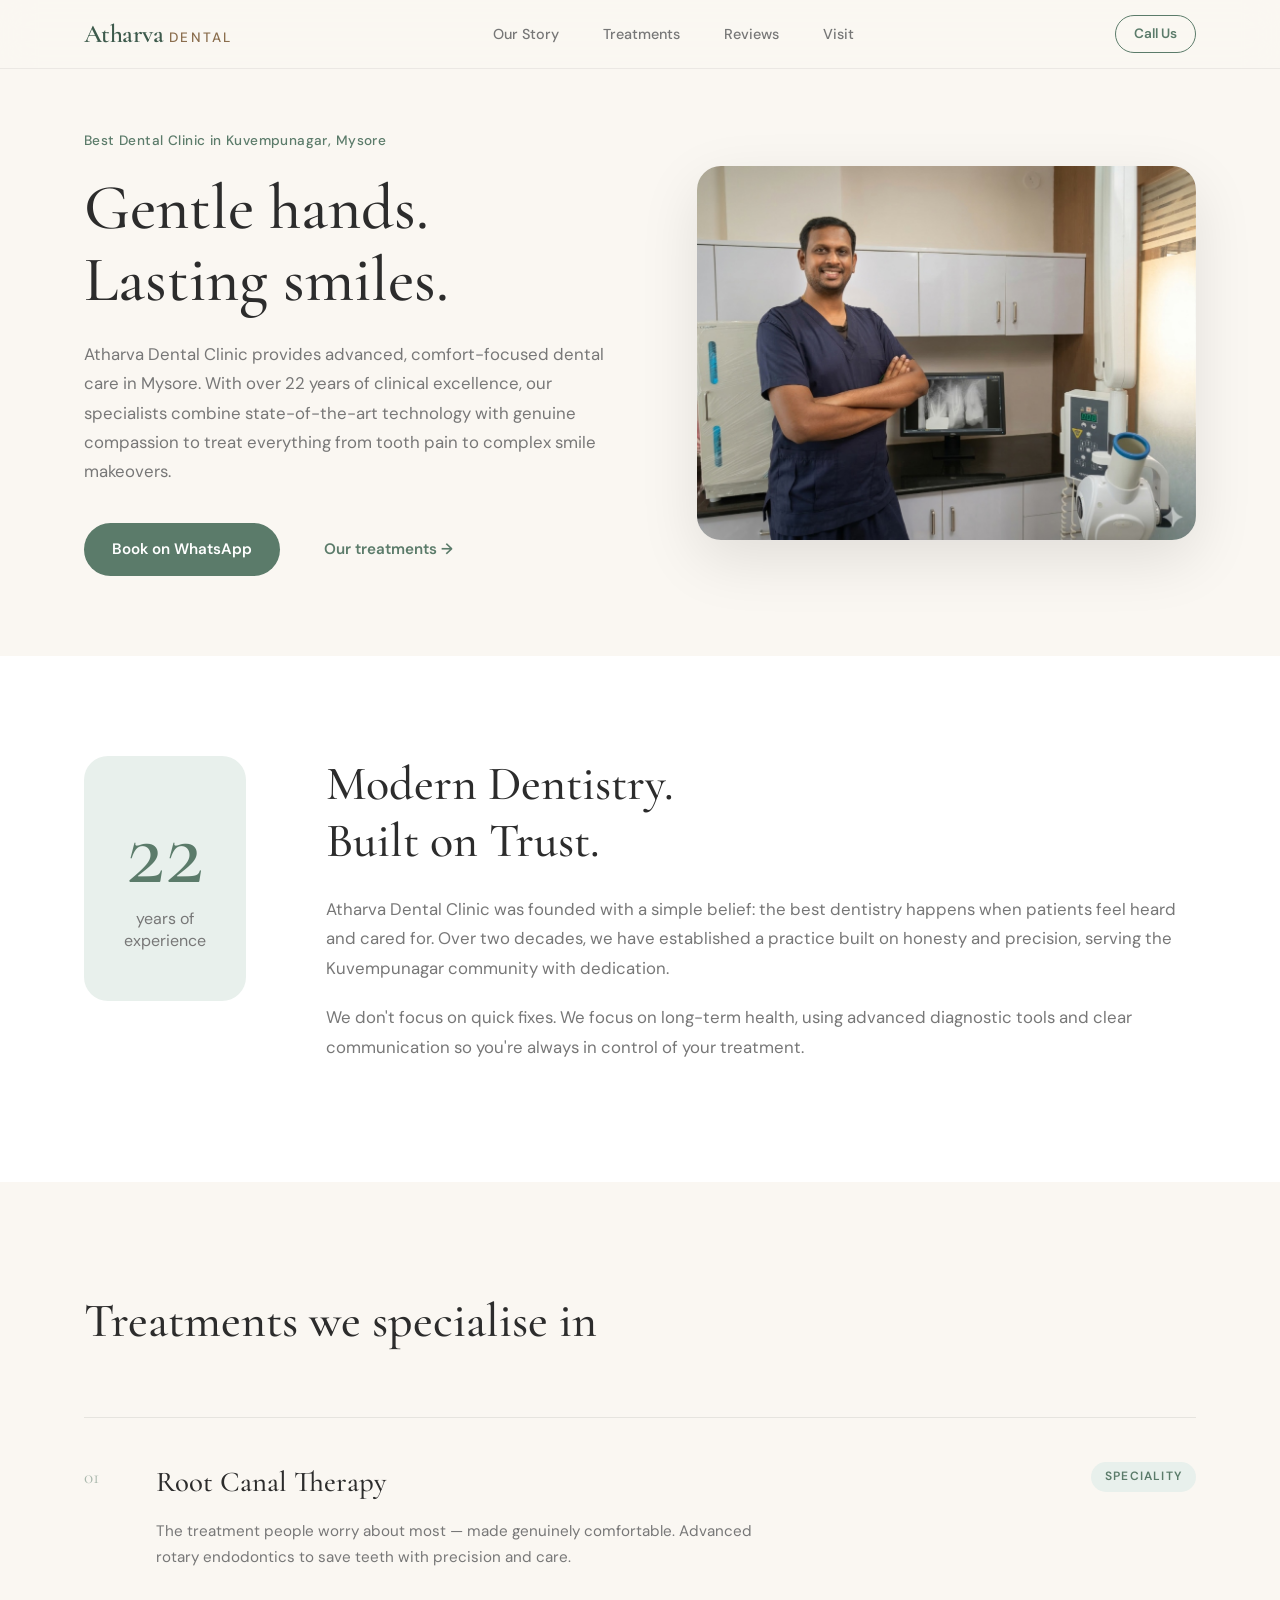
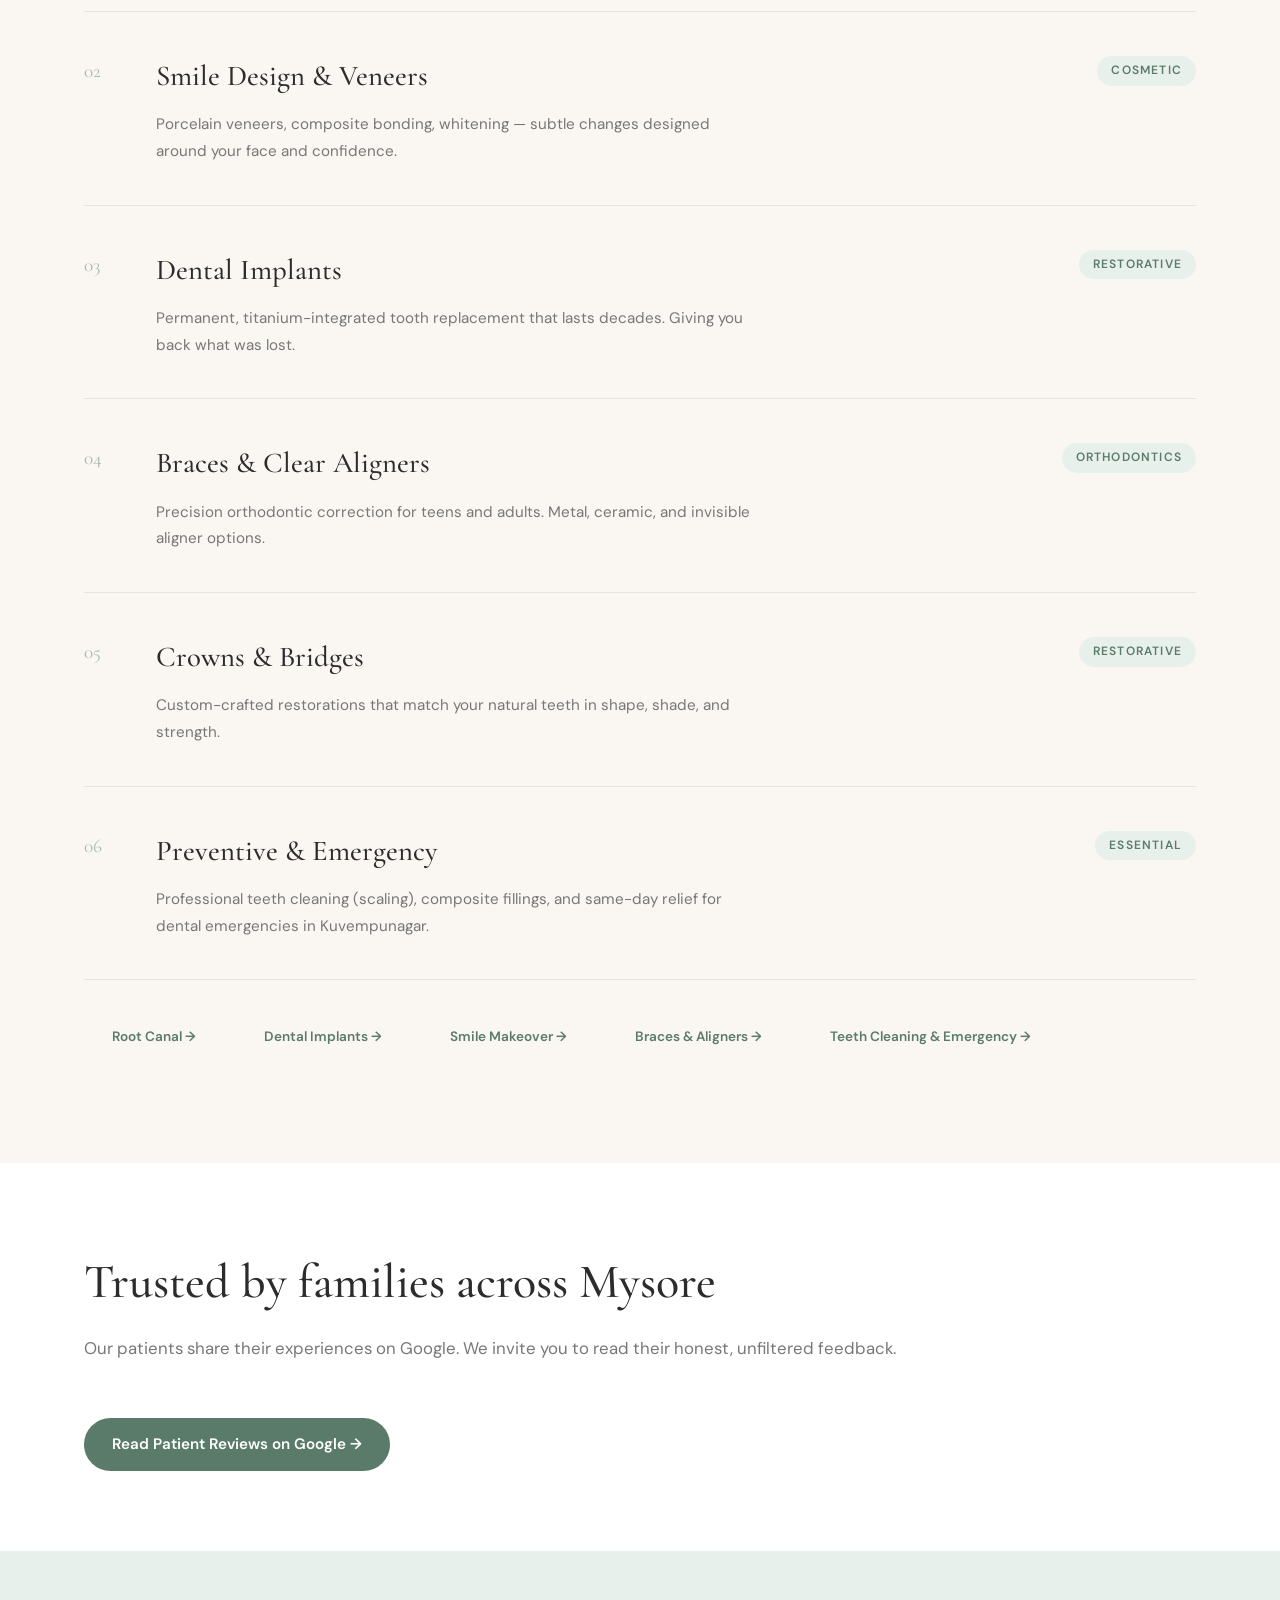
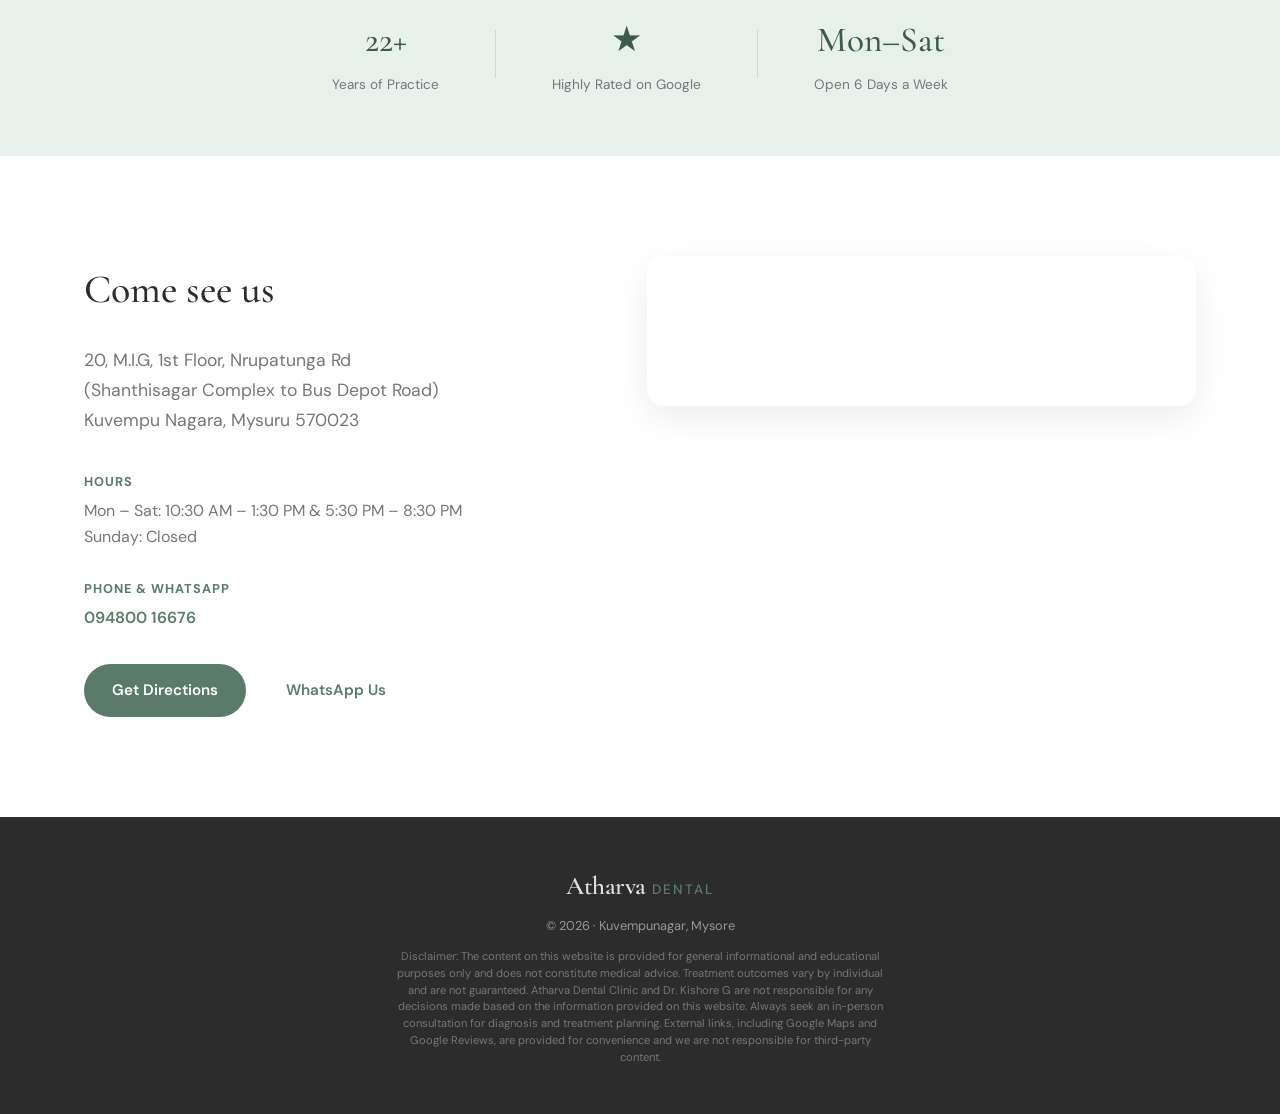
==== index.html @ 521f9421 "Add files via upload" ====
<!DOCTYPE html>
<html lang="en">
<head>
    <meta charset="UTF-8">
    <meta name="viewport" content="width=device-width, initial-scale=1.0">
    <meta name="description" content="Atharva Dental Clinic — Precision Endodontics, Implants, and Cosmetic Dentistry in Mysore by Dr. Kishore G (22+ Years). Highly rated on Google. Kuvempunagar.">
    <meta name="keywords" content="Dentist Mysore, Root Canal Specialist Mysore, Endodontist Kuvempunagar, Dental Implants Mysore, Atharva Dental, Dr Kishore G, Cosmetic Dentistry Mysore, Painless Dentist Near Me, Braces Mysore, Teeth Whitening Mysore">
    <meta name="theme-color" content="#FAF7F2">
    <title>Atharva Dental Clinic | Precision Dentistry in Mysore</title>

    <meta property="og:title" content="Atharva Dental Clinic | Precision Dentistry in Mysore">
    <meta property="og:description" content="Expert dental care by Dr. Kishore G. 22+ years. Highly rated on Google.">
    <meta property="og:type" content="website">

    <script type="application/ld+json">
    {
      "@context": "https://schema.org",
      "@type": "Dentist",
      "name": "Atharva Dental Clinic",
      "description": "A trusted dental clinic in Kuvempunagar, Mysore, specializing in painless Root Canal Therapy, Dental Implants, Cosmetic Dentistry, and Orthodontics. Led by Dr. Kishore G with 22+ years of clinical excellence.",
      "url": "https://atharvadentalmysore.in",
      "telephone": "+919480016676",
      "priceRange": "₹₹",
      "address": { "@type": "PostalAddress", "streetAddress": "20, M.I.G, 1st floor, Nrupatunga Rd, Shanthisagar Complex to Bus Depot Road", "addressLocality": "Kuvempu Nagara, Mysuru", "addressRegion": "Karnataka", "postalCode": "570023", "addressCountry": "IN" },
      "geo": { "@type": "GeoCoordinates", "latitude": 12.2854, "longitude": 76.6233 },
      "openingHoursSpecification": [
        { "@type": "OpeningHoursSpecification", "dayOfWeek": ["Monday","Tuesday","Wednesday","Thursday","Friday","Saturday"], "opens": "10:30", "closes": "13:30" },
        { "@type": "OpeningHoursSpecification", "dayOfWeek": ["Monday","Tuesday","Wednesday","Thursday","Friday","Saturday"], "opens": "17:30", "closes": "20:30" }
      ],
      "sameAs": ["https://www.practo.com/mysore/clinic/atharva-dental-clinic-kuvempunagar"],
      "medicalSpecialty": ["Endodontics","Cosmetic Dentistry","General Dentistry","Orthodontics","Prosthodontics"],
      "hasMap": "https://maps.app.goo.gl/smtMZy8k3WadB7Sn9",
      "founder": { "@type": "Person", "name": "Dr. Kishore G", "jobTitle": "Dental Surgeon & Endodontist" },
      "aggregateRating": { "@type": "AggregateRating", "ratingValue": "5.0", "bestRating": "5", "ratingCount": "109" }
    }
    </script>

    <script type="application/ld+json">
    {
      "@context": "https://schema.org", "@type": "FAQPage",
      "mainEntity": [
        { "@type": "Question", "name": "Is root canal treatment painful at Atharva Dental Clinic?",
          "acceptedAnswer": { "@type": "Answer", "text": "No. Dr. Kishore G uses advanced rotary endodontic techniques and modern anesthesia protocols to ensure the procedure is comfortable and virtually painless." }},
        { "@type": "Question", "name": "Where is Atharva Dental Clinic located in Mysore?",
          "acceptedAnswer": { "@type": "Answer", "text": "Atharva Dental Clinic is at 20, M.I.G, 1st Floor, Nrupatunga Rd, Kuvempu Nagara, Mysuru, Karnataka 570023 — near Shanthisagar Complex." }}
      ]
    }
    </script>

    <link rel="preconnect" href="https://fonts.googleapis.com">
    <link rel="preconnect" href="https://fonts.gstatic.com" crossorigin>
    <link href="https://fonts.googleapis.com/css2?family=Cormorant+Garamond:ital,wght@0,400;0,500;0,600;0,700;1,400&family=DM+Sans:opsz,wght@9..40,300;9..40,400;9..40,500;9..40,600&display=swap" rel="stylesheet">
    <link rel="stylesheet" href="./style.css">
</head>
<body>

    <header id="navbar">
        <div class="container nav-inner">
            <a href="#" class="brand"><span class="brand-atharva">Atharva</span><span class="brand-dental">Dental</span></a>
            <nav class="nav-links" aria-label="Main Navigation">
                <a href="#story">Our Story</a>
                <a href="#treatments">Treatments</a>
                <a href="https://maps.app.goo.gl/smtMZy8k3WadB7Sn9" target="_blank" rel="noopener">Reviews</a>
                <a href="#visit">Visit</a>
            </nav>
            <a href="tel:+919480016676" class="nav-cta">Call Us</a>
        </div>
    </header>

    <main>
        <!-- HERO -->
        <section class="hero">
            <div class="container hero-layout">
                <div class="hero-text fade-in">
                    <p class="eyebrow">Best Dental Clinic in Kuvempunagar, Mysore</p>
                    <h1>Gentle hands.<br>Lasting smiles.</h1>
                    <p class="hero-body">Atharva Dental Clinic provides advanced, comfort-focused dental care in Mysore. With over 22 years of clinical excellence, our specialists combine state-of-the-art technology with genuine compassion to treat everything from tooth pain to complex smile makeovers.</p>
                    <div class="hero-actions">
                        <a href="https://wa.me/919480016676?text=Hi%20Atharva%20Dental,%20I'd%20like%20to%20book%20an%20appointment." class="btn filled" target="_blank" rel="noopener">Book on WhatsApp</a>
                        <a href="#treatments" class="btn ghost">Our treatments →</a>
                    </div>
                </div>
                <div class="hero-image fade-in delay-1">
                    <img src="./dr-kishore.jpg" alt="Dr. Kishore G, Dental Surgeon at Atharva Dental Clinic Mysore" loading="eager" width="600" height="500">
                </div>
            </div>
        </section>

        <!-- STORY -->
        <section id="story" class="story-section">
            <div class="container story-layout fade-in">
                <div class="story-highlight">
                    <span class="big-number">22</span>
                    <span class="big-label">years of<br>experience</span>
                </div>
                <div class="story-text">
                    <h2>Modern Dentistry.<br>Built on Trust.</h2>
                    <p>Atharva Dental Clinic was founded with a simple belief: the best dentistry happens when patients feel heard and cared for. Over two decades, we have established a practice built on honesty and precision, serving the Kuvempunagar community with dedication.</p>
                    <p>We don't focus on quick fixes. We focus on long-term health, using advanced diagnostic tools and clear communication so you're always in control of your treatment.</p>
                </div>
            </div>
        </section>

        <!-- TREATMENTS (with links to dedicated pages) -->
        <section id="treatments" class="treatments-section">
            <div class="container fade-in">
                <div class="section-head">
                    <h2>Treatments we specialise in</h2>
                </div>
                <div class="treatment-list">
                    <a href="./root-canal.html" class="treatment-item">
                        <div class="treatment-number">01</div>
                        <div class="treatment-body">
                            <h3>Root Canal Therapy</h3>
                            <p>The treatment people worry about most — made genuinely comfortable. Advanced rotary endodontics to save teeth with precision and care.</p>
                        </div>
                        <div class="treatment-tag">Speciality</div>
                    </a>
                    <a href="./smile-makeover.html" class="treatment-item">
                        <div class="treatment-number">02</div>
                        <div class="treatment-body">
                            <h3>Smile Design & Veneers</h3>
                            <p>Porcelain veneers, composite bonding, whitening — subtle changes designed around your face and confidence.</p>
                        </div>
                        <div class="treatment-tag">Cosmetic</div>
                    </a>
                    <a href="./dental-implants.html" class="treatment-item">
                        <div class="treatment-number">03</div>
                        <div class="treatment-body">
                            <h3>Dental Implants</h3>
                            <p>Permanent, titanium-integrated tooth replacement that lasts decades. Giving you back what was lost.</p>
                        </div>
                        <div class="treatment-tag">Restorative</div>
                    </a>
                    <a href="./braces.html" class="treatment-item">
                        <div class="treatment-number">04</div>
                        <div class="treatment-body">
                            <h3>Braces & Clear Aligners</h3>
                            <p>Precision orthodontic correction for teens and adults. Metal, ceramic, and invisible aligner options.</p>
                        </div>
                        <div class="treatment-tag">Orthodontics</div>
                    </a>
                    <div class="treatment-item">
                        <div class="treatment-number">05</div>
                        <div class="treatment-body">
                            <h3>Crowns & Bridges</h3>
                            <p>Custom-crafted restorations that match your natural teeth in shape, shade, and strength.</p>
                        </div>
                        <div class="treatment-tag">Restorative</div>
                    </div>
                    <a href="./preventive-emergency.html" class="treatment-item">
                        <div class="treatment-number">06</div>
                        <div class="treatment-body">
                            <h3>Preventive & Emergency</h3>
                            <p>Professional teeth cleaning (scaling), composite fillings, and same-day relief for dental emergencies in Kuvempunagar.</p>
                        </div>
                        <div class="treatment-tag">Essential</div>
                    </a>
                </div>
                <div class="treatment-page-links" style="margin-top: 32px; display: flex; gap: 12px; flex-wrap: wrap;">
                    <a href="./root-canal.html" class="btn ghost" style="font-size: 0.85rem;">Root Canal →</a>
                    <a href="./dental-implants.html" class="btn ghost" style="font-size: 0.85rem;">Dental Implants →</a>
                    <a href="./smile-makeover.html" class="btn ghost" style="font-size: 0.85rem;">Smile Makeover →</a>
                    <a href="./braces.html" class="btn ghost" style="font-size: 0.85rem;">Braces & Aligners →</a>
                    <a href="./preventive-emergency.html" class="btn ghost" style="font-size: 0.85rem;">Teeth Cleaning & Emergency →</a>
                </div>
            </div>
        </section>

        <!-- REVIEWS PREVIEW -->
        <section class="reviews-preview">
            <div class="container fade-in">
                <div class="section-head">
                    <h2>Trusted by families across Mysore</h2>
                    <p>Our patients share their experiences on Google. We invite you to read their honest, unfiltered feedback.</p>
                </div>
                <div class="reviews-preview-cta">
                    <a href="https://maps.app.goo.gl/smtMZy8k3WadB7Sn9" class="btn filled" target="_blank" rel="noopener">Read Patient Reviews on Google →</a>
                </div>
            </div>
        </section>

        <!-- TRUST STRIP -->
        <section class="trust-strip">
            <div class="container trust-flex fade-in">
                <div class="trust-item"><span class="trust-number">22+</span><span class="trust-label">Years of Practice</span></div>
                <div class="trust-divider"></div>
                <div class="trust-item"><span class="trust-number">★</span><span class="trust-label">Highly Rated on Google</span></div>
                <div class="trust-divider"></div>
                <div class="trust-item"><span class="trust-number">Mon–Sat</span><span class="trust-label">Open 6 Days a Week</span></div>
            </div>
        </section>

        <!-- VISIT -->
        <section id="visit" class="visit-section">
            <div class="container visit-layout fade-in">
                <div class="visit-info">
                    <h2>Come see us</h2>
                    <p class="visit-address">20, M.I.G, 1st Floor, Nrupatunga Rd<br>(Shanthisagar Complex to Bus Depot Road)<br>Kuvempu Nagara, Mysuru 570023</p>
                    <div class="visit-detail"><strong>Hours</strong><p>Mon – Sat: 10:30 AM – 1:30 PM & 5:30 PM – 8:30 PM<br>Sunday: Closed</p></div>
                    <div class="visit-detail"><strong>Phone & WhatsApp</strong><p><a href="tel:+919480016676">094800 16676</a></p></div>
                    <div class="visit-buttons">
                        <a href="https://maps.app.goo.gl/smtMZy8k3WadB7Sn9" class="btn filled" target="_blank" rel="noopener">Get Directions</a>
                        <a href="https://wa.me/919480016676?text=Hi%20Dr.%20Kishore,%20I'd%20like%20to%20book%20an%20appointment." class="btn ghost" target="_blank" rel="noopener">WhatsApp Us</a>
                    </div>
                </div>
                <div class="visit-map">
                    <iframe src="https://www.google.com/maps/embed?pb=!1m18!1m12!1m3!1d3898.8!2d76.623!3d12.285!2m3!1f0!2f0!3f0!3m2!1i1024!2i768!4f13.1!3m3!1m2!1s0x3baf700e5728aab5%3A0xe5a3c9f28d71624b!2sAtharva%20Dental%20Clinic!5e0!3m2!1sen!2sin!4v1700000000000!5m2!1sen!2sin" width="100%" height="100%" style="border:0; border-radius:16px;" allowfullscreen="" loading="lazy" title="Atharva Dental Clinic on Google Maps" referrerpolicy="no-referrer-when-downgrade"></iframe>
                </div>
            </div>
        </section>
    </main>

    <footer>
        <div class="container footer-inner">
            <p class="footer-brand"><span class="brand-atharva">Atharva</span><span class="brand-dental">Dental</span></p>
            <p class="footer-copy">&copy; 2026 · Kuvempunagar, Mysore</p>
            <p class="footer-disclaimer">Disclaimer: The content on this website is provided for general informational and educational purposes only and does not constitute medical advice. Treatment outcomes vary by individual and are not guaranteed. Atharva Dental Clinic and Dr. Kishore G are not responsible for any decisions made based on the information provided on this website. Always seek an in-person consultation for diagnosis and treatment planning. External links, including Google Maps and Google Reviews, are provided for convenience and we are not responsible for third-party content.</p>
        </div>
    </footer>

    <script>
        const obs = new IntersectionObserver((entries) => {
            entries.forEach(e => { if (e.isIntersecting) { e.target.classList.add('visible'); obs.unobserve(e.target); } });
        }, { threshold: 0.1 });
        document.querySelectorAll('.fade-in').forEach(el => obs.observe(el));
    </script>
</body>
</html>
---- style.css ----
/* =========================================
   V4b: COMPLETE DESIGN SYSTEM
   Multi-page site with sub-page layouts
========================================== */

:root {
    --cream:       #FAF7F2;
    --cream-dark:  #F0EBE3;
    --sage:        #5B7B6A;
    --sage-light:  #E8F0EC;
    --sage-deep:   #3D5A4C;
    --charcoal:    #2C2C2C;
    --text:        #3A3A3A;
    --text-light:  #777777;
    --white:       #FFFFFF;
    --accent:      #8B6E4E;

    --serif: 'Cormorant Garamond', Georgia, serif;
    --sans:  'DM Sans', -apple-system, BlinkMacSystemFont, sans-serif;

    --ease:       cubic-bezier(0.25, 0.46, 0.45, 0.94);
    --radius:     16px;
}

*, *::before, *::after { margin: 0; padding: 0; box-sizing: border-box; }
html { scroll-behavior: smooth; }

body {
    font-family: var(--sans);
    background: var(--cream);
    color: var(--text);
    line-height: 1.65;
    -webkit-font-smoothing: antialiased;
    overflow-x: hidden;
}

img { max-width: 100%; height: auto; display: block; }
a { text-decoration: none; color: inherit; }
.container { max-width: 1160px; margin: 0 auto; padding: 0 24px; }

/* =========================================
   BRAND
========================================== */
.brand { display: flex; align-items: baseline; gap: 6px; }
.brand-atharva {
    font-family: var(--serif);
    font-size: 1.6rem;
    font-weight: 600;
    color: var(--sage-deep);
    letter-spacing: -0.02em;
}
.brand-dental {
    font-family: var(--sans);
    font-size: 0.85rem;
    font-weight: 500;
    text-transform: uppercase;
    letter-spacing: 0.15em;
    color: var(--accent);
}

/* =========================================
   ANIMATIONS
========================================== */
.fade-in {
    opacity: 0;
    transform: translateY(30px);
    transition: opacity 0.9s var(--ease), transform 0.9s var(--ease);
}
.fade-in.visible { opacity: 1; transform: translateY(0); }
.delay-1 { transition-delay: 0.2s; }

/* =========================================
   NAVIGATION
========================================== */
#navbar {
    position: fixed; top: 0; width: 100%; z-index: 100;
    background: rgba(250, 247, 242, 0.88);
    backdrop-filter: blur(16px);
    -webkit-backdrop-filter: blur(16px);
    border-bottom: 1px solid rgba(0,0,0,0.06);
}
.nav-inner {
    display: flex; align-items: center; justify-content: space-between; height: 68px;
}
.nav-links a {
    font-size: 0.9rem; color: var(--text-light); margin: 0 20px;
    font-weight: 500; transition: color 0.3s;
}
.nav-links a:hover { color: var(--sage); }
.nav-cta {
    font-size: 0.85rem; font-weight: 600; color: var(--sage);
    border: 1.5px solid var(--sage); padding: 7px 18px;
    border-radius: 30px; transition: all 0.3s;
}
.nav-cta:hover { background: var(--sage); color: var(--white); }

/* =========================================
   BUTTONS
========================================== */
.btn {
    display: inline-block; padding: 14px 28px; border-radius: 30px;
    font-size: 0.95rem; font-weight: 600; transition: all 0.3s var(--ease);
}
.btn.filled { background: var(--sage); color: var(--white); }
.btn.filled:hover {
    background: var(--sage-deep); transform: translateY(-2px);
    box-shadow: 0 8px 24px rgba(91, 123, 106, 0.3);
}
.btn.ghost { color: var(--sage); }
.btn.ghost:hover { color: var(--sage-deep); }

/* =========================================
   HERO (Homepage)
========================================== */
.hero { padding-top: 130px; padding-bottom: 80px; background: var(--cream); }
.hero-layout { display: flex; align-items: center; gap: 64px; }
.hero-text { flex: 1.1; }
.hero-image { flex: 1; }
.eyebrow {
    font-size: 0.85rem; font-weight: 500; color: var(--sage);
    letter-spacing: 0.03em; margin-bottom: 20px;
}
.hero h1 {
    font-family: var(--serif);
    font-size: clamp(2.6rem, 5vw, 4.2rem);
    line-height: 1.12; color: var(--charcoal);
    margin-bottom: 24px; font-weight: 500;
}
.hero-body {
    font-size: 1.05rem; color: var(--text-light);
    max-width: 520px; margin-bottom: 36px; line-height: 1.75;
}
.hero-actions { display: flex; gap: 16px; align-items: center; flex-wrap: wrap; }
.hero-image img {
    border-radius: 24px; object-fit: cover;
    box-shadow: 0 20px 60px rgba(0,0,0,0.1);
}

/* =========================================
   STORY
========================================== */
.story-section { padding: 100px 0; background: var(--white); }
.story-layout { display: flex; align-items: flex-start; gap: 80px; }
.story-highlight {
    flex-shrink: 0; display: flex; flex-direction: column;
    align-items: center; text-align: center;
    padding: 48px 40px; background: var(--sage-light); border-radius: 24px;
}
.big-number { font-family: var(--serif); font-size: 6rem; line-height: 1; color: var(--sage); font-weight: 500; }
.big-label { font-size: 1rem; color: var(--text-light); margin-top: 8px; line-height: 1.4; }
.story-text { flex: 1; }
.story-text h2 {
    font-family: var(--serif); font-size: clamp(2rem, 4vw, 3rem);
    color: var(--charcoal); margin-bottom: 24px; line-height: 1.2; font-weight: 500;
}
.story-text p { font-size: 1.05rem; color: var(--text-light); margin-bottom: 20px; line-height: 1.75; }

/* =========================================
   TREATMENTS — EDITORIAL LIST
========================================== */
.treatments-section { padding: 100px 0; background: var(--cream); }
.section-head { margin-bottom: 56px; }
.section-head h2 {
    font-family: var(--serif); font-size: clamp(2rem, 4vw, 3rem);
    color: var(--charcoal); font-weight: 500;
}
.section-head p { font-size: 1.05rem; color: var(--text-light); line-height: 1.7; margin-top: 12px; }
.treatment-list { border-top: 1px solid rgba(0,0,0,0.08); }
.treatment-item {
    display: flex; align-items: flex-start; gap: 32px;
    padding: 40px 0; border-bottom: 1px solid rgba(0,0,0,0.08);
    transition: background 0.4s var(--ease), padding 0.4s var(--ease);
    color: inherit;
}
.treatment-item:hover {
    background: rgba(91, 123, 106, 0.03);
    padding-left: 16px; padding-right: 16px;
    margin-left: -16px; margin-right: -16px; border-radius: 12px;
}
a.treatment-item { cursor: pointer; }
a.treatment-item .treatment-body h3::after {
    content: ' →'; opacity: 0; transition: opacity 0.3s;
}
a.treatment-item:hover .treatment-body h3::after { opacity: 1; }
.treatment-number {
    font-family: var(--serif); font-size: 1.2rem; color: var(--sage);
    opacity: 0.5; min-width: 40px; padding-top: 4px;
}
.treatment-body { flex: 1; }
.treatment-body h3 {
    font-family: var(--serif); font-size: 1.8rem; color: var(--charcoal);
    margin-bottom: 12px; font-weight: 500; transition: color 0.3s;
}
.treatment-item:hover .treatment-body h3 { color: var(--sage-deep); }
.treatment-body p { font-size: 0.95rem; color: var(--text-light); line-height: 1.75; max-width: 600px; }
.treatment-tag {
    font-size: 0.75rem; font-weight: 600; text-transform: uppercase;
    letter-spacing: 0.1em; color: var(--sage); background: var(--sage-light);
    padding: 5px 14px; border-radius: 20px; white-space: nowrap; margin-top: 4px;
}

/* =========================================
   REVIEWS PREVIEW (Homepage)
========================================== */
.reviews-preview { padding: 80px 0; background: var(--white); }
.reviews-preview-grid {
    display: grid; grid-template-columns: repeat(auto-fill, minmax(300px, 1fr));
    gap: 24px; margin-bottom: 32px;
}
.review-preview-card {
    background: var(--cream); padding: 32px; border-radius: var(--radius);
    border: none; font-style: normal;
}
.review-preview-card p {
    font-size: 1rem; color: var(--text); line-height: 1.7;
    margin-bottom: 16px; font-style: italic;
}
.review-preview-card .review-stars { color: var(--accent); font-size: 0.9rem; }
.reviews-preview-cta { display: flex; gap: 16px; flex-wrap: wrap; }

/* =========================================
   TRUST STRIP
========================================== */
.trust-strip { padding: 60px 0; background: var(--sage-light); }
.trust-flex {
    display: flex; justify-content: center; align-items: center;
    gap: 56px; flex-wrap: wrap; text-align: center;
}
.trust-item { display: flex; flex-direction: column; }
.trust-number { font-family: var(--serif); font-size: 2.2rem; color: var(--sage-deep); font-weight: 500; }
.trust-label { font-size: 0.85rem; color: var(--text-light); margin-top: 4px; }
.trust-divider { width: 1px; height: 48px; background: rgba(0,0,0,0.1); }

/* =========================================
   VISIT / CONTACT
========================================== */
.visit-section { padding: 100px 0; background: var(--white); }
.visit-layout { display: flex; gap: 64px; align-items: flex-start; }
.visit-info { flex: 1; }
.visit-map { flex: 1.1; min-height: 420px; }
.visit-info h2 {
    font-family: var(--serif); font-size: 2.5rem;
    color: var(--charcoal); margin-bottom: 24px; font-weight: 500;
}
.visit-address { font-size: 1.1rem; color: var(--text-light); margin-bottom: 32px; line-height: 1.7; }
.visit-detail { margin-bottom: 24px; }
.visit-detail strong { font-size: 0.8rem; text-transform: uppercase; letter-spacing: 0.08em; color: var(--sage); }
.visit-detail p { margin-top: 4px; font-size: 1rem; color: var(--text-light); }
.visit-detail a { color: var(--sage); font-weight: 600; }
.visit-buttons { display: flex; gap: 12px; margin-top: 32px; flex-wrap: wrap; }
.visit-map iframe { border-radius: var(--radius); box-shadow: 0 12px 40px rgba(0,0,0,0.08); }

/* =========================================
   FOOTER
========================================== */
footer { padding: 48px 0; background: var(--charcoal); color: rgba(255,255,255,0.5); text-align: center; }
.footer-brand {
    display: flex; justify-content: center; align-items: baseline;
    gap: 6px; margin-bottom: 8px;
}
.footer-brand .brand-atharva { color: rgba(255,255,255,0.85); }
.footer-brand .brand-dental { color: var(--sage); }
.footer-copy { font-size: 0.8rem; }
.footer-disclaimer {
    font-size: 0.7rem;
    color: rgba(255,255,255,0.35);
    margin-top: 12px;
    max-width: 500px;
    margin-left: auto;
    margin-right: auto;
    line-height: 1.5;
}

/* =========================================
   SUB-PAGE STYLES
========================================== */

/* Page Hero (treatment pages) */
.page-hero { padding: 130px 0 60px; background: var(--cream); }
.breadcrumb { font-size: 0.85rem; color: var(--sage); margin-bottom: 24px; display: inline-block; }
.breadcrumb:hover { color: var(--sage-deep); }
.page-hero h1 {
    font-family: var(--serif); font-size: clamp(2.4rem, 5vw, 3.8rem);
    line-height: 1.12; color: var(--charcoal); margin-bottom: 24px; font-weight: 500;
}
.page-intro { font-size: 1.15rem; color: var(--text-light); max-width: 650px; line-height: 1.75; }

/* Content Layout (Article + Sidebar) */
.page-content { padding: 60px 0 80px; background: var(--white); }
.content-layout { display: flex; gap: 64px; align-items: flex-start; }
.content-main { flex: 1.4; }
.content-sidebar { flex: 0.6; position: sticky; top: 100px; }

.content-main h2 {
    font-family: var(--serif); font-size: 1.8rem;
    color: var(--charcoal); margin: 40px 0 16px; font-weight: 500;
}
.content-main h2:first-child { margin-top: 0; }
.content-main h3 {
    font-family: var(--serif); font-size: 1.4rem;
    color: var(--charcoal); margin: 28px 0 12px; font-weight: 500;
}
.content-main p { color: var(--text-light); line-height: 1.8; margin-bottom: 16px; }
.content-main ul, .content-main ol {
    margin: 16px 0; padding-left: 24px; color: var(--text-light); line-height: 1.8;
}
.content-main li { margin-bottom: 8px; }

/* Sidebar */
.sidebar-card {
    background: var(--cream); padding: 28px; border-radius: var(--radius); margin-bottom: 24px;
}
.sidebar-card h4 {
    font-family: var(--serif); font-size: 1.2rem;
    color: var(--charcoal); margin-bottom: 20px; font-weight: 500;
}
.fact {
    display: flex; justify-content: space-between; padding: 10px 0;
    border-bottom: 1px solid rgba(0,0,0,0.06); font-size: 0.9rem;
}
.fact strong { color: var(--text); }
.fact span { color: var(--text-light); }
.fact:last-child { border-bottom: none; }

.sidebar-cta {
    background: var(--sage-light); padding: 28px; border-radius: var(--radius);
}
.sidebar-cta h4 {
    font-family: var(--serif); font-size: 1.2rem;
    color: var(--sage-deep); margin-bottom: 8px; font-weight: 500;
}
.sidebar-cta p { font-size: 0.9rem; color: var(--text-light); margin-bottom: 16px; }
.sidebar-cta .btn { display: block; text-align: center; margin-bottom: 8px; }

/* FAQ Section */
.faq-section { padding: 80px 0; background: var(--cream); }
.faq-section h2 {
    font-family: var(--serif); font-size: 2rem;
    color: var(--charcoal); margin-bottom: 32px; font-weight: 500;
}
.faq-list { max-width: 800px; }
.faq-item {
    border-bottom: 1px solid rgba(0,0,0,0.08); padding: 20px 0;
}
.faq-item summary {
    font-size: 1.05rem; font-weight: 600; color: var(--charcoal);
    cursor: pointer; list-style: none; display: flex; justify-content: space-between; align-items: center;
}
.faq-item summary::after { content: '+'; font-size: 1.4rem; color: var(--sage); transition: transform 0.3s; }
.faq-item[open] summary::after { content: '−'; }
.faq-item summary::-webkit-details-marker { display: none; }
.faq-item p { margin-top: 12px; color: var(--text-light); line-height: 1.7; font-size: 0.95rem; }

/* Other Treatments Cross-Links */
.other-treatments { padding: 60px 0; background: var(--white); }
.other-treatments h3 {
    font-family: var(--serif); font-size: 1.4rem;
    color: var(--charcoal); margin-bottom: 20px; font-weight: 500;
}
.treatment-links { display: flex; gap: 16px; flex-wrap: wrap; }
.treatment-links a {
    padding: 12px 24px; border: 1.5px solid rgba(0,0,0,0.1);
    border-radius: 30px; font-size: 0.9rem; font-weight: 500;
    color: var(--sage); transition: all 0.3s;
}
.treatment-links a:hover {
    background: var(--sage); color: var(--white); border-color: var(--sage);
}

/* =========================================
   REVIEWS PAGE
========================================== */
.reviews-section { padding: 0 0 80px; }
.reviews-grid {
    display: grid; grid-template-columns: repeat(auto-fill, minmax(340px, 1fr));
    gap: 24px; margin-bottom: 48px;
}
.review-card {
    background: var(--white); padding: 36px; border-radius: var(--radius);
    border: 1px solid rgba(0,0,0,0.06); font-style: normal;
}
.review-text {
    font-size: 1rem; color: var(--text); line-height: 1.75;
    font-style: italic; margin-bottom: 20px;
}
.review-author { display: flex; align-items: center; gap: 12px; }
.review-stars { color: var(--accent); font-size: 0.9rem; }
.review-name { font-size: 0.85rem; color: var(--text-light); }
.reviews-cta { text-align: center; }
.reviews-cta p { margin-bottom: 16px; color: var(--text-light); }

/* =========================================
   RESPONSIVE
========================================== */
@media (max-width: 900px) {
    .hero-layout, .story-layout, .visit-layout, .content-layout { flex-direction: column; }
    .content-sidebar { position: static; }
    .nav-links { display: none; }
    .trust-divider { display: none; }
    .trust-flex { gap: 32px; }
    .treatment-item { flex-direction: column; gap: 12px; }
    .treatment-tag { align-self: flex-start; }
}

@media (max-width: 600px) {
    .hero h1 { font-size: 2.3rem; }
    .hero-actions { flex-direction: column; width: 100%; }
    .hero-actions .btn { width: 100%; text-align: center; }
    .visit-map { min-height: 300px; }
    .treatment-body h3 { font-size: 1.4rem; }
    .reviews-grid { grid-template-columns: 1fr; }
    .reviews-preview-grid { grid-template-columns: 1fr; }
}
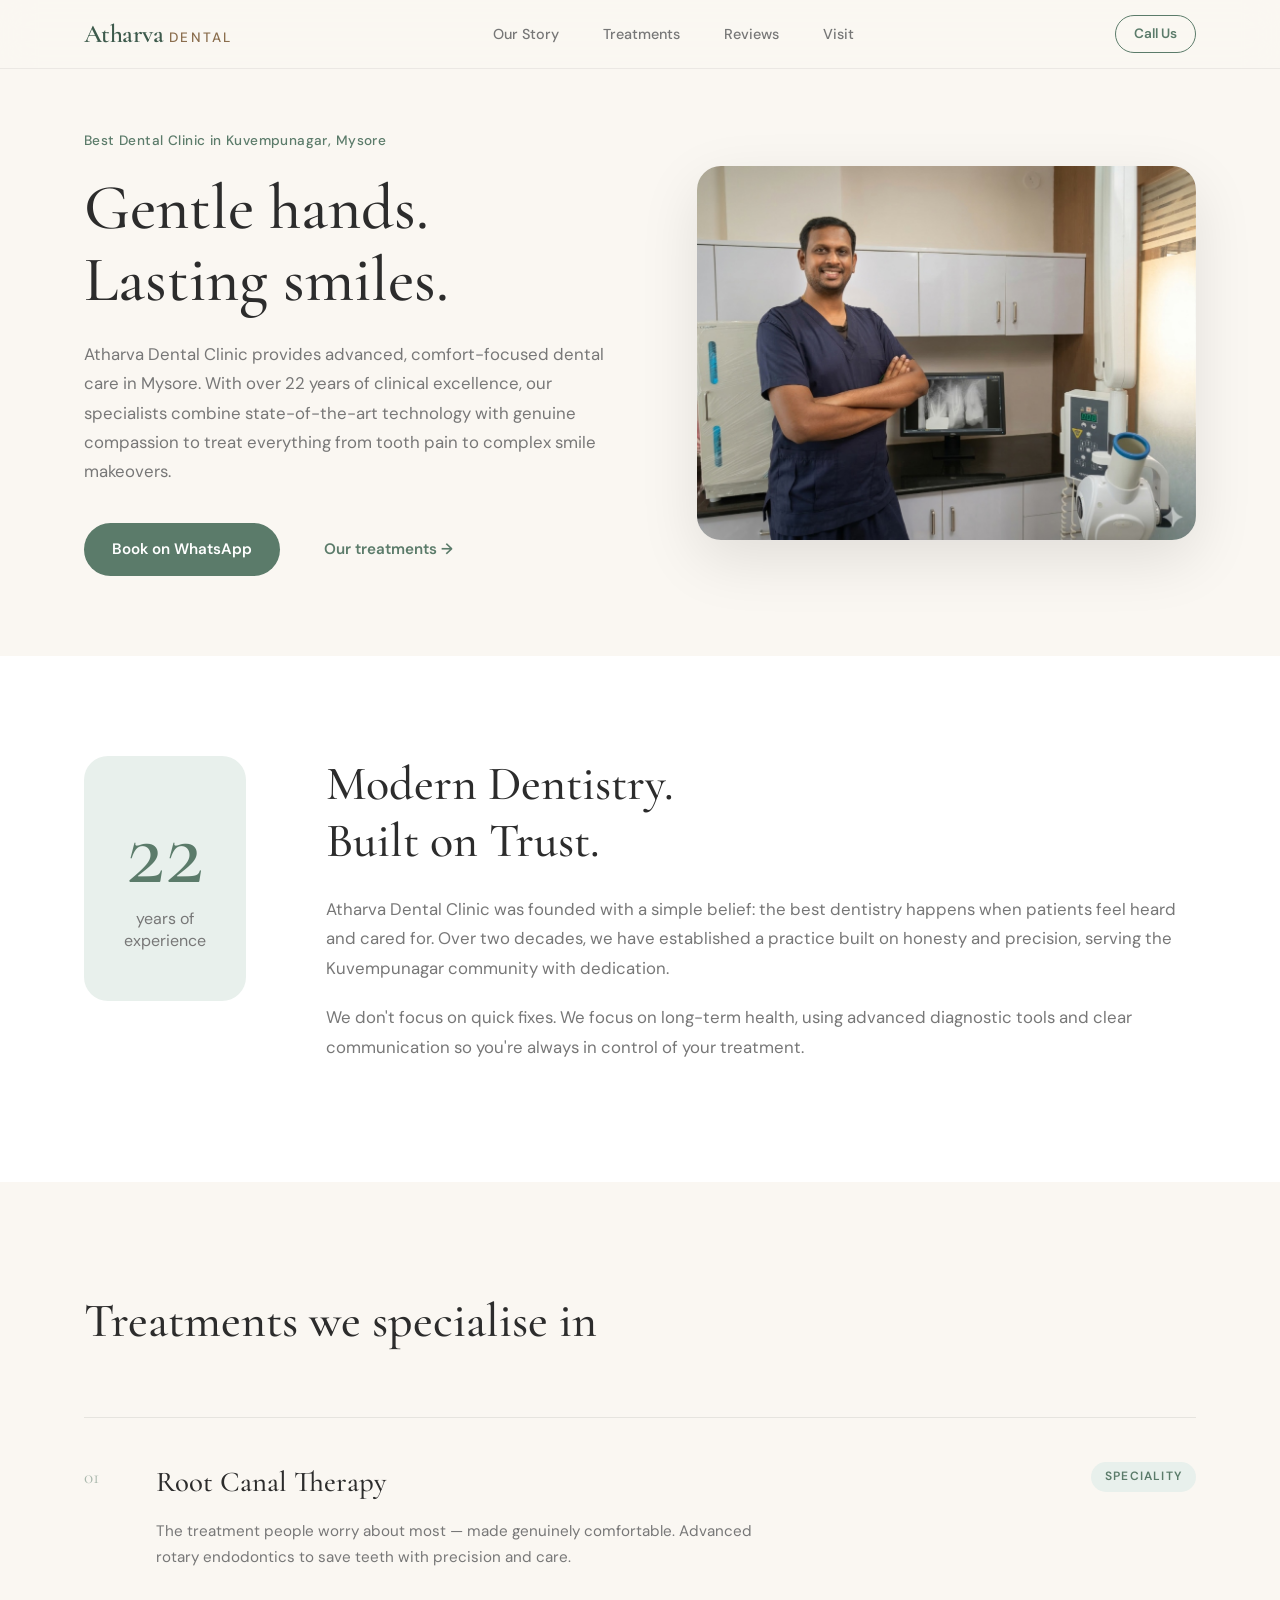
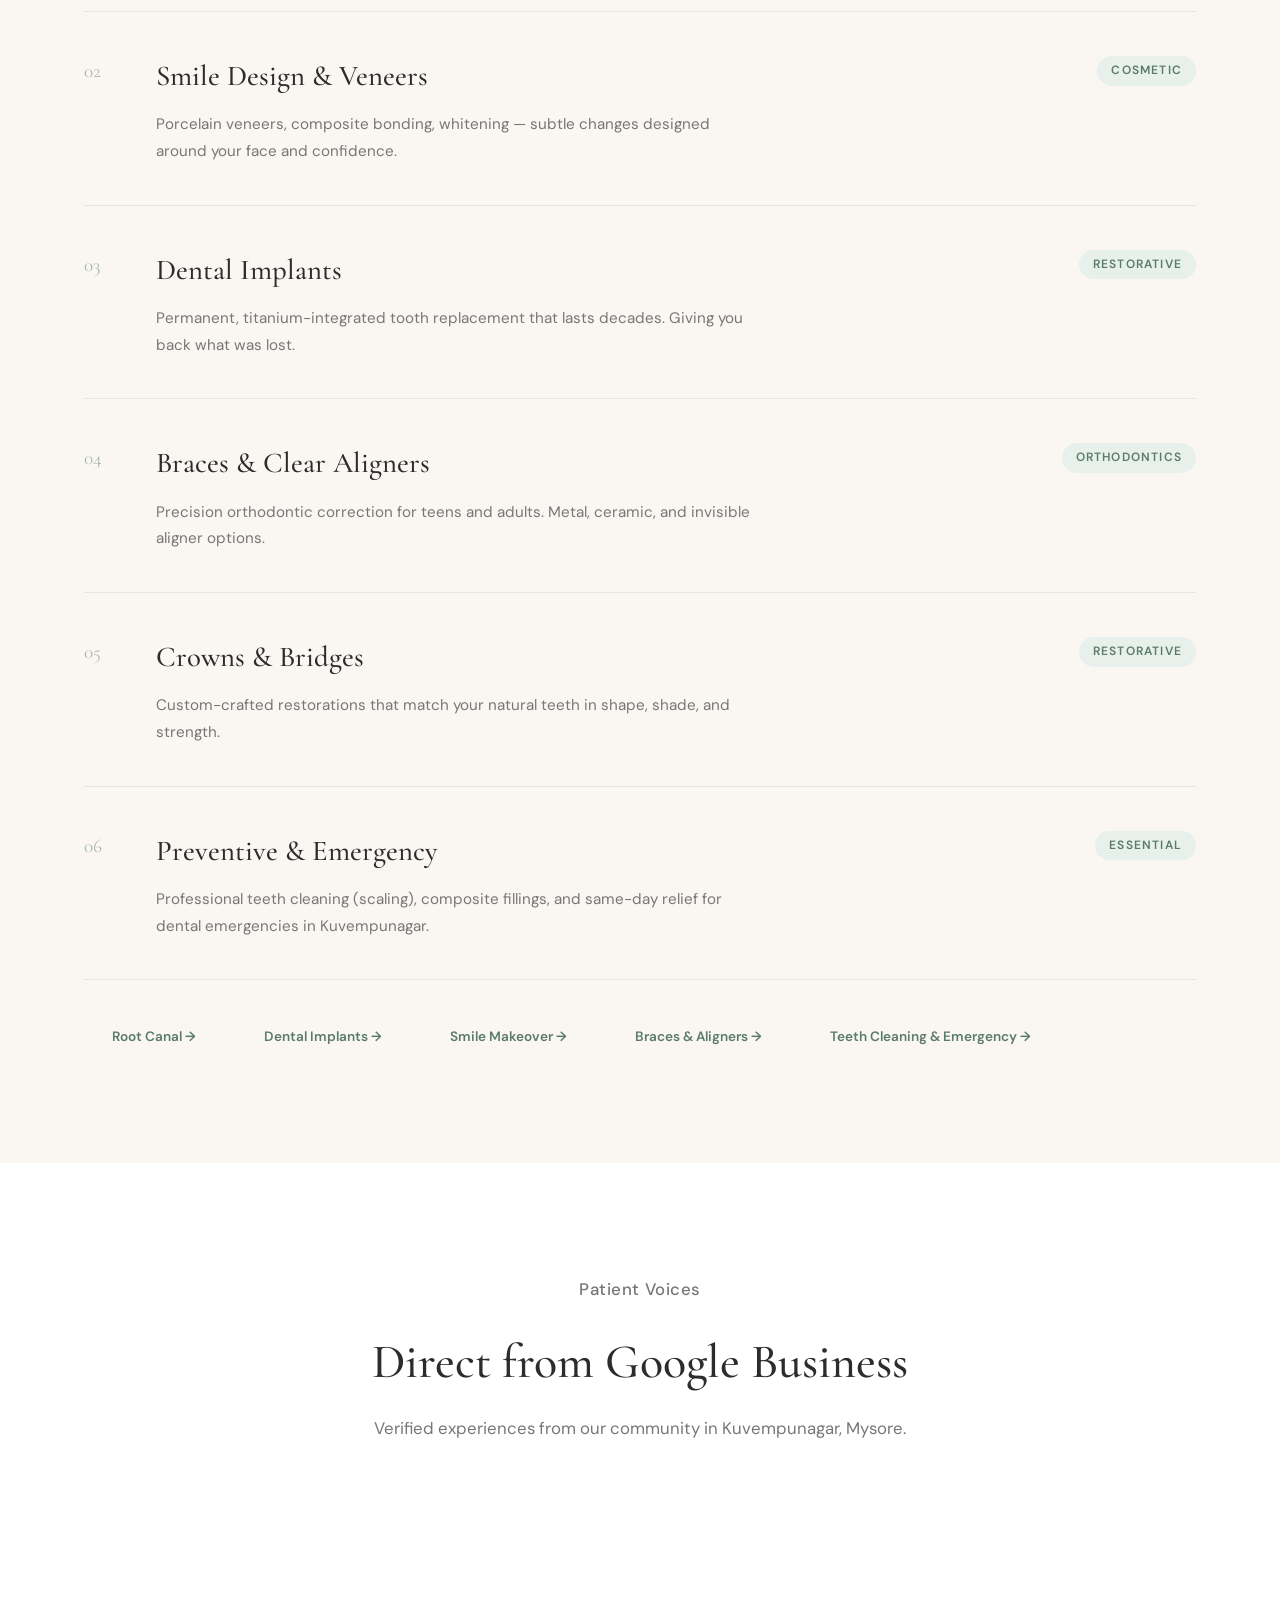
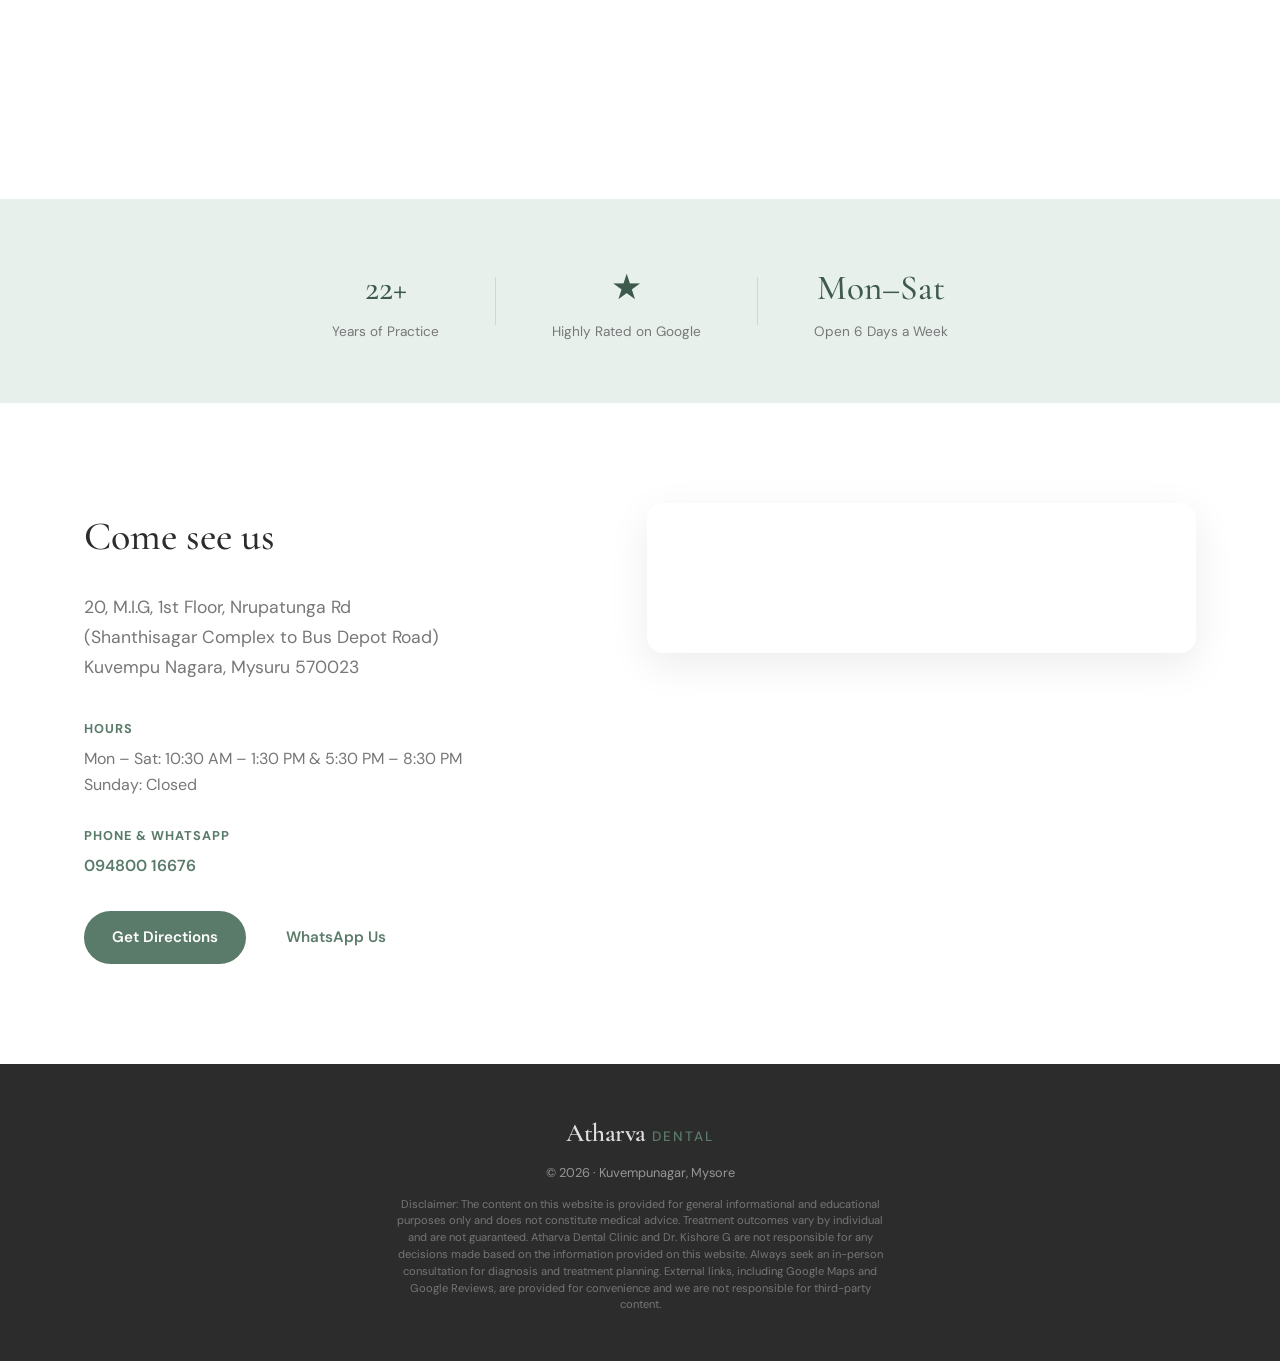
==== commit 1a8fb9f2: "Add files via upload" ====
--- a/index.html
+++ b/index.html
@@ -167,15 +167,17 @@
             </div>
         </section>
 
-        <!-- REVIEWS PREVIEW -->
-        <section class="reviews-preview">
+        <!-- DYNAMIC GOOGLE REVIEWS (TrustIndex) -->
+        <section class="reviews-dynamic">
             <div class="container fade-in">
-                <div class="section-head">
-                    <h2>Trusted by families across Mysore</h2>
-                    <p>Our patients share their experiences on Google. We invite you to read their honest, unfiltered feedback.</p>
-                </div>
-                <div class="reviews-preview-cta">
-                    <a href="https://maps.app.goo.gl/smtMZy8k3WadB7Sn9" class="btn filled" target="_blank" rel="noopener">Read Patient Reviews on Google →</a>
+                <div class="section-head text-center">
+                    <p class="eyebrow">Patient Voices</p>
+                    <h2>Direct from Google Business</h2>
+                    <p>Verified experiences from our community in Kuvempunagar, Mysore.</p>
+                </div>
+                <!-- The TrustIndex widget will load inside this container -->
+                <div class="trustindex-container">
+                    <script defer async src='https://cdn.trustindex.io/loader.js?1b53083675b63471d52672ea2c8'></script>
                 </div>
             </div>
         </section>
--- a/style.css
+++ b/style.css
@@ -199,6 +199,11 @@
     padding: 5px 14px; border-radius: 20px; white-space: nowrap; margin-top: 4px;
 }
 
+/* DYNAMIC REVIEWS */
+.reviews-dynamic { padding: 100px 0; background: var(--white); }
+.trustindex-container { margin-top: 48px; min-height: 200px; }
+.text-center { text-align: center; }
+
 /* =========================================
    REVIEWS PREVIEW (Homepage)
 ========================================== */
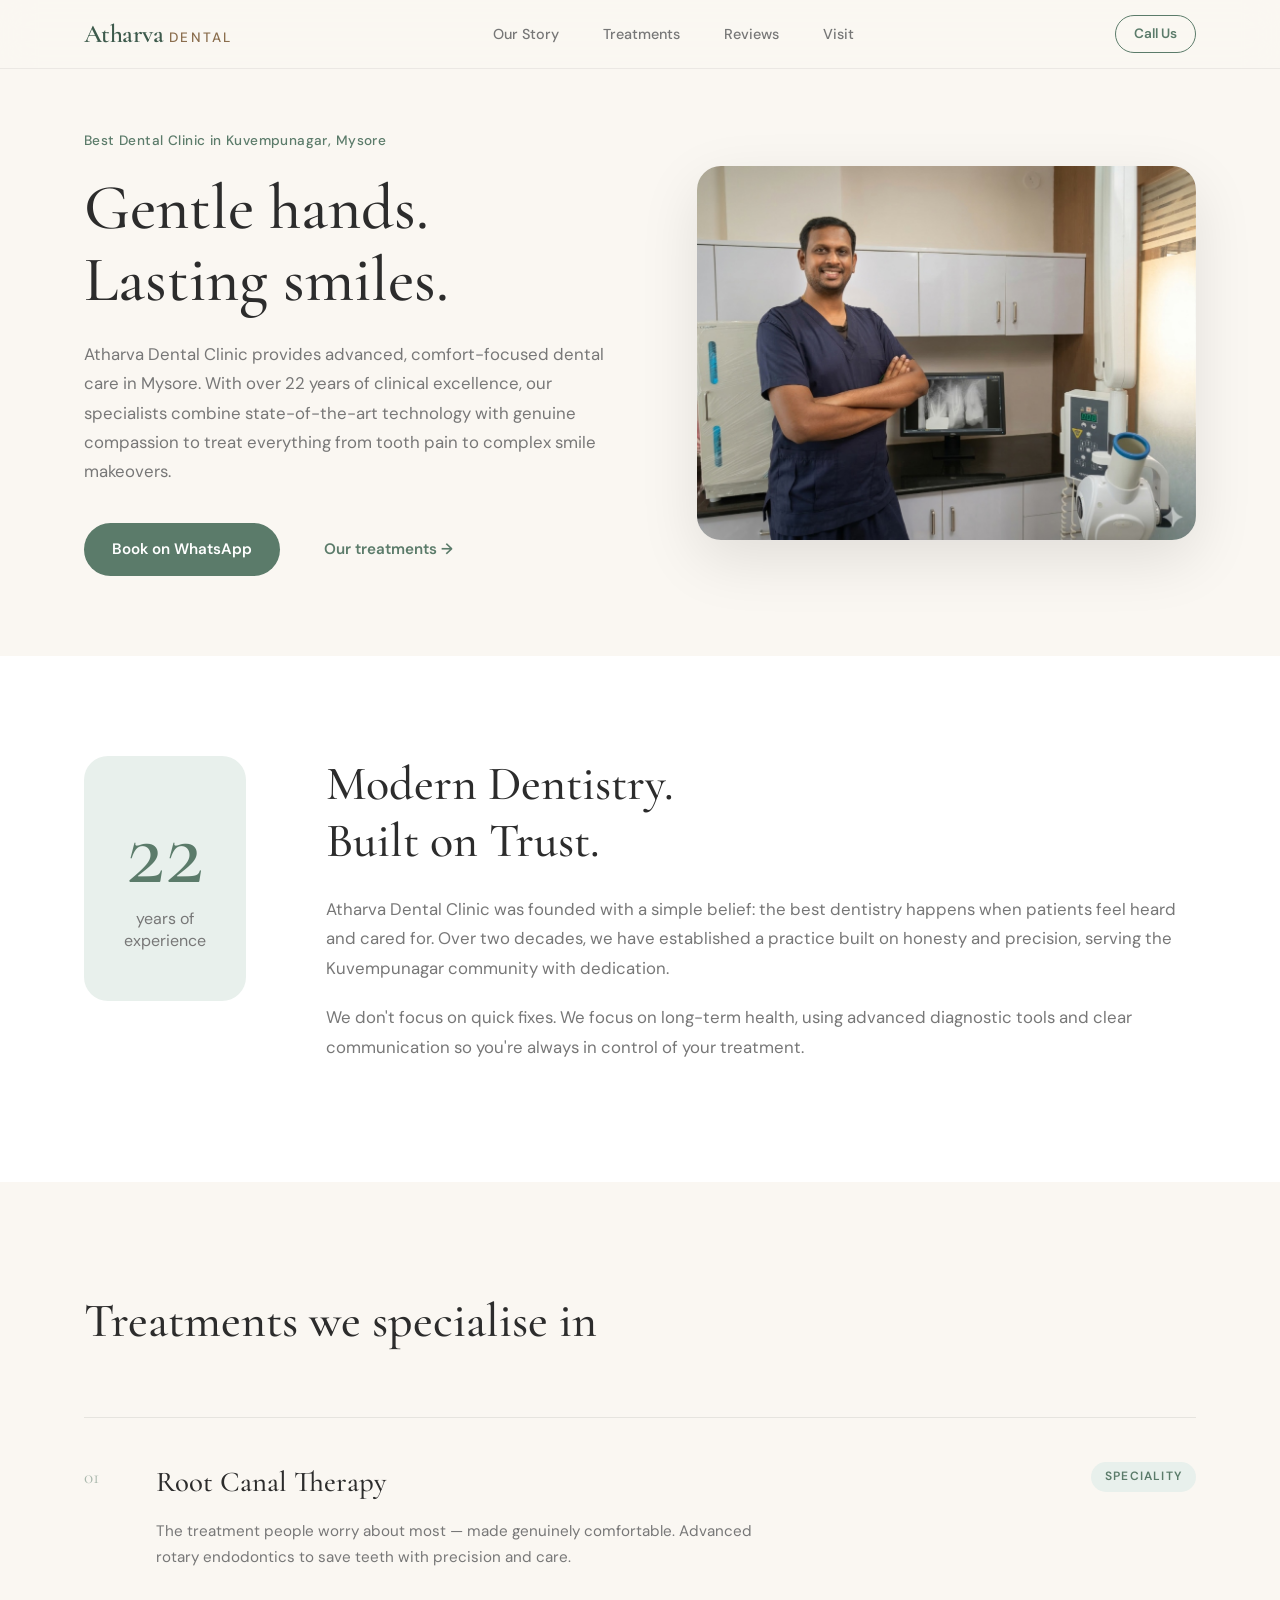
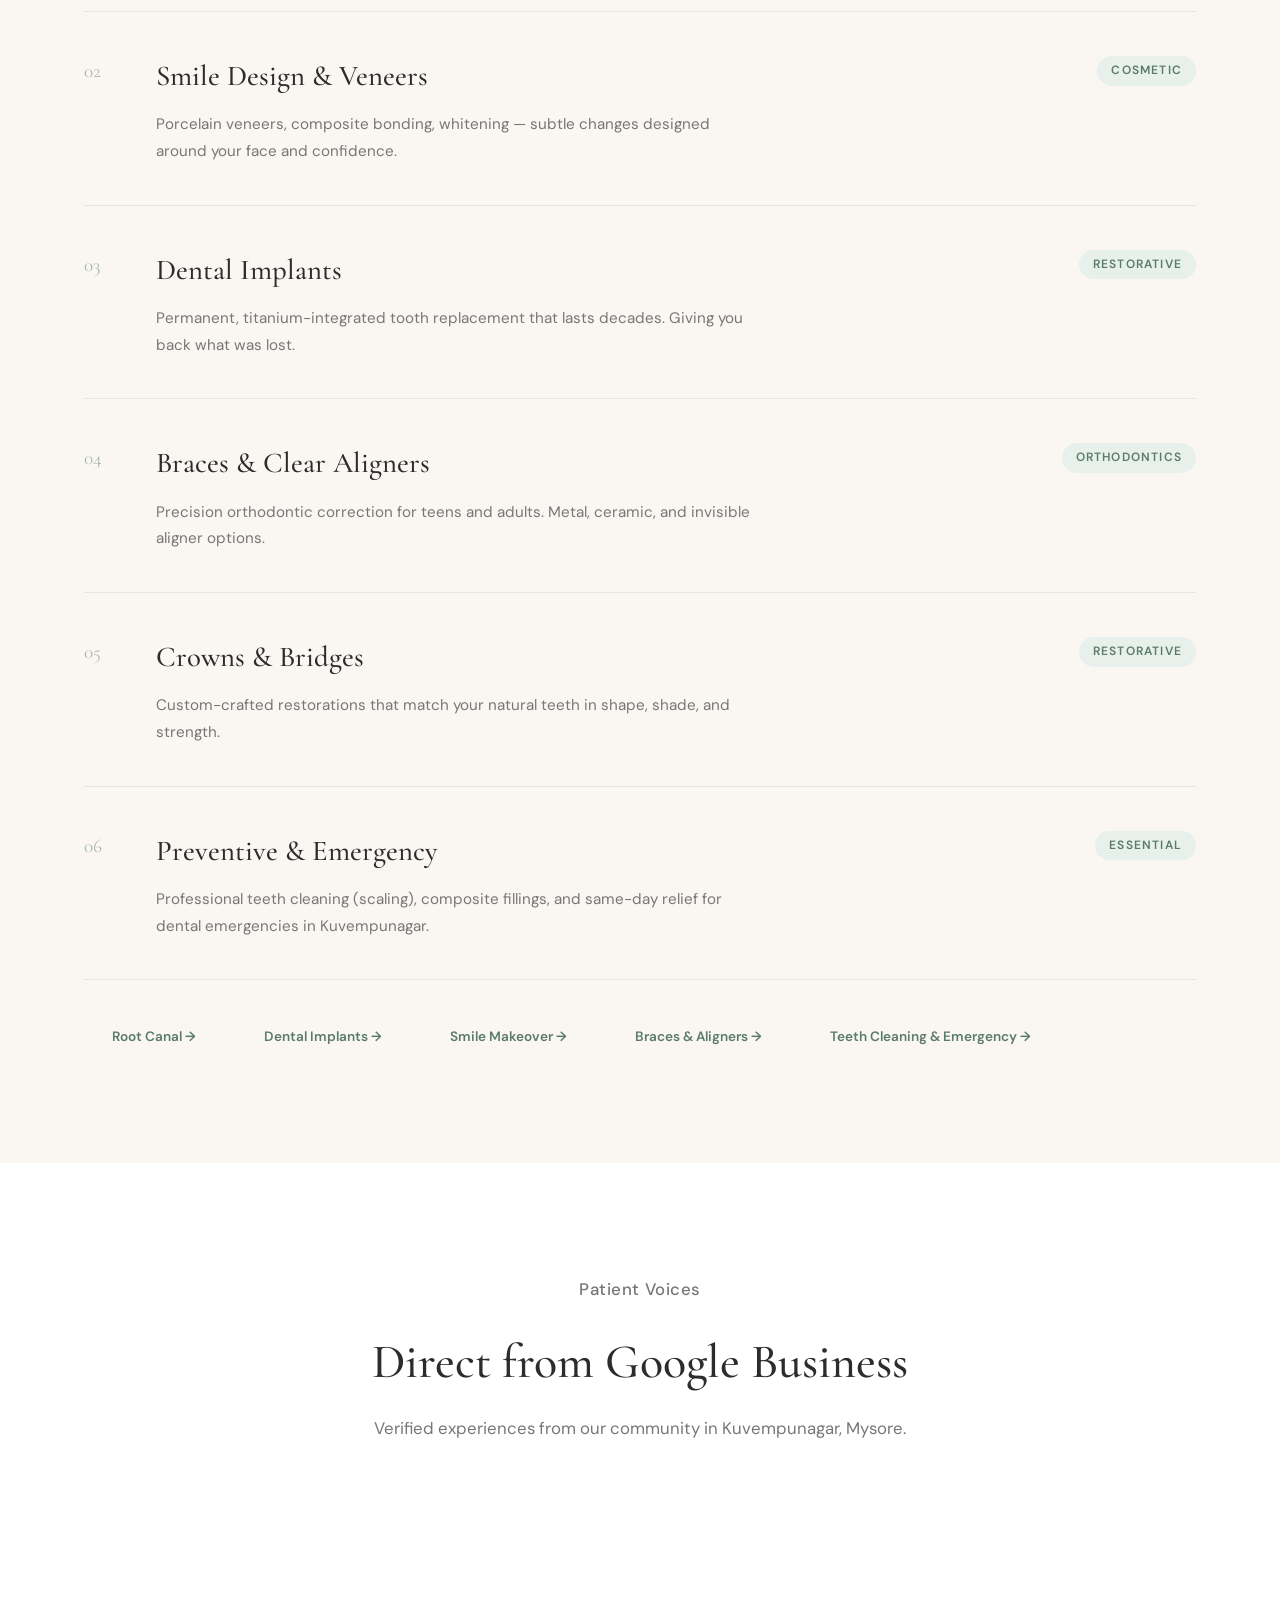
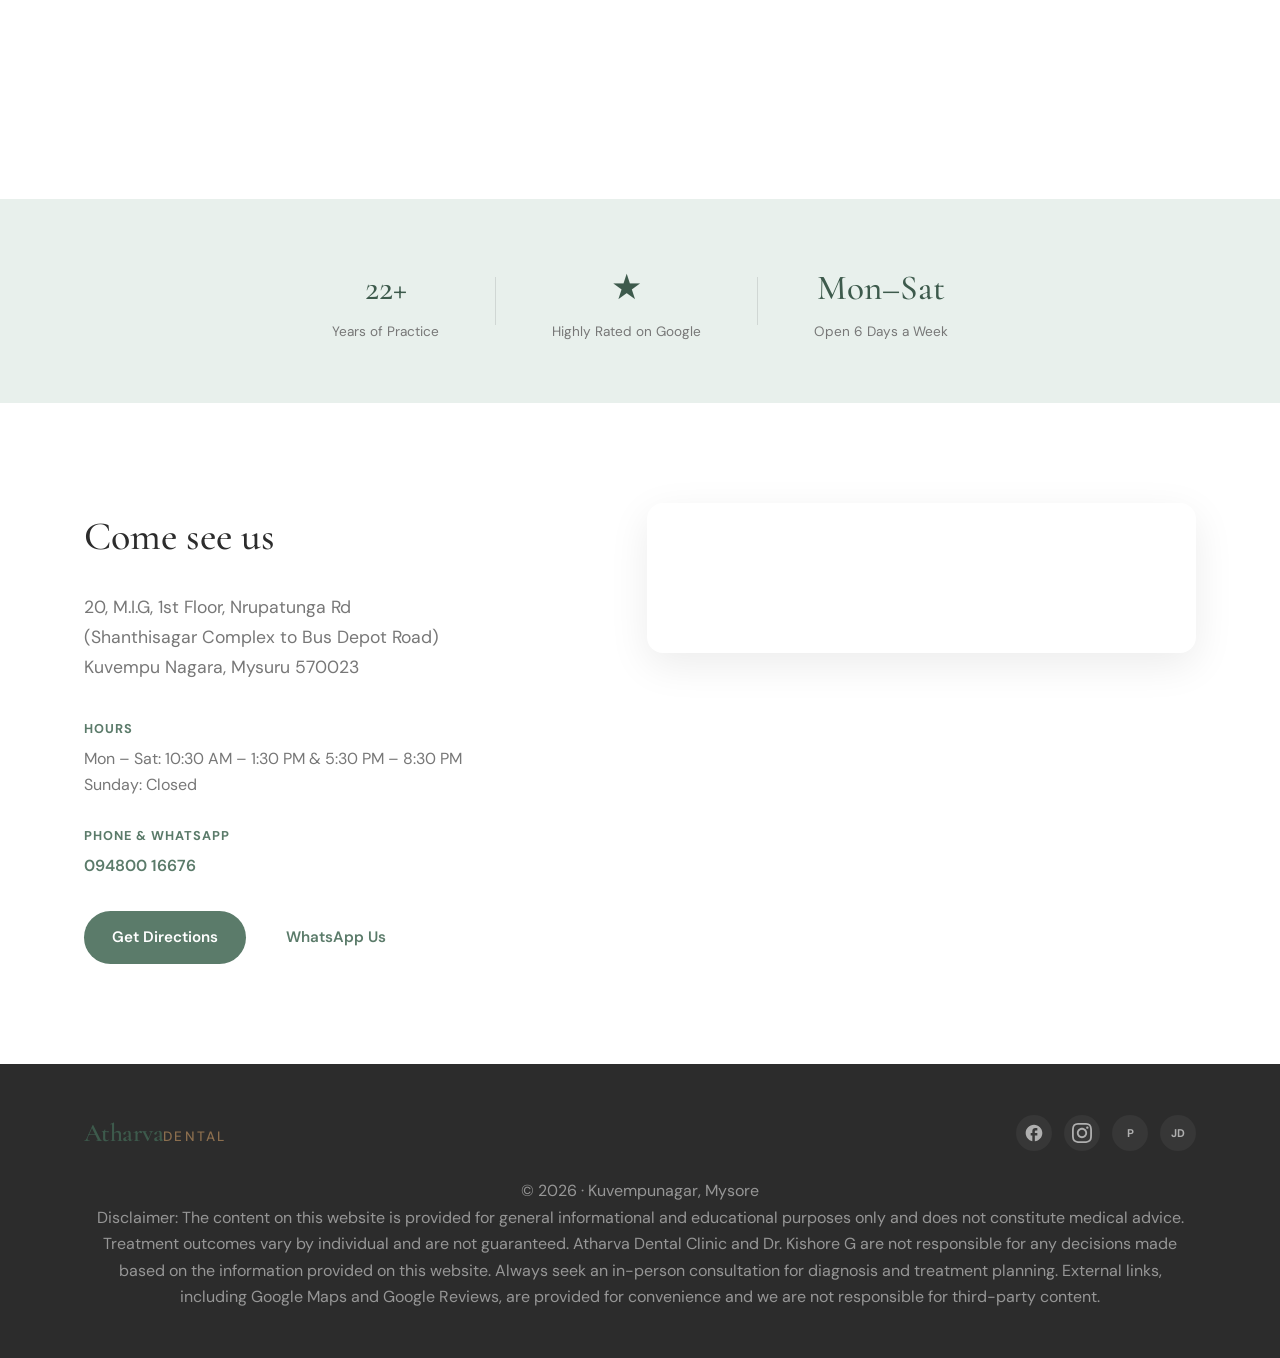
==== commit d9f16115: "Add files via upload" ====
--- a/index.html
+++ b/index.html
@@ -27,7 +27,12 @@
         { "@type": "OpeningHoursSpecification", "dayOfWeek": ["Monday","Tuesday","Wednesday","Thursday","Friday","Saturday"], "opens": "10:30", "closes": "13:30" },
         { "@type": "OpeningHoursSpecification", "dayOfWeek": ["Monday","Tuesday","Wednesday","Thursday","Friday","Saturday"], "opens": "17:30", "closes": "20:30" }
       ],
-      "sameAs": ["https://www.practo.com/mysore/clinic/atharva-dental-clinic-kuvempunagar"],
+      "sameAs": [
+        "https://www.practo.com/mysore/clinic/atharva-dental-clinic-6-kuvempunagar",
+        "https://www.facebook.com/atharva.dental.mysore/",
+        "https://www.instagram.com/atharvadental_mys/",
+        "https://www.justdial.com/Mysore/Atharva-Dental-Near-Medplus-Kuvempunagar/0821PX821-X821-210809142141-M8M1_BZDET"
+      ],
       "medicalSpecialty": ["Endodontics","Cosmetic Dentistry","General Dentistry","Orthodontics","Prosthodontics"],
       "hasMap": "https://maps.app.goo.gl/smtMZy8k3WadB7Sn9",
       "founder": { "@type": "Person", "name": "Dr. Kishore G", "jobTitle": "Dental Surgeon & Endodontist" },
@@ -215,7 +220,23 @@
 
     <footer>
         <div class="container footer-inner">
-            <p class="footer-brand"><span class="brand-atharva">Atharva</span><span class="brand-dental">Dental</span></p>
+            <div class="footer-top">
+                <p class="footer-brand"><span class="brand-atharva">Atharva</span><span class="brand-dental">Dental</span></p>
+                <div class="footer-socials">
+                    <a href="https://www.facebook.com/atharva.dental.mysore/" target="_blank" rel="noopener" aria-label="Facebook" class="social-icon">
+                        <svg viewBox="0 0 24 24" width="20" height="20" fill="currentColor"><path d="M22 12c0-5.52-4.48-10-10-10S2 6.48 2 12c0 4.84 3.44 8.87 8 9.8V15H8v-3h2V9.5C10 7.57 11.57 6 13.5 6H16v3h-2c-.55 0-1 .45-1 1v2h3v3h-3v6.95c5.05-.5 9-4.76 9-9.95z"/></svg>
+                    </a>
+                    <a href="https://www.instagram.com/atharvadental_mys/" target="_blank" rel="noopener" aria-label="Instagram" class="social-icon">
+                        <svg viewBox="0 0 24 24" width="20" height="20" fill="currentColor"><path d="M12 2.163c3.204 0 3.584.012 4.85.07 3.252.148 4.771 1.691 4.919 4.919.058 1.265.069 1.645.069 4.849 0 3.205-.012 3.584-.069 4.849-.149 3.225-1.664 4.771-4.919 4.919-1.266.058-1.644.07-4.85.07-3.204 0-3.584-.012-4.849-.07-3.26-.149-4.771-1.699-4.919-4.92-.058-1.265-.07-1.644-.07-4.849 0-3.204.013-3.583.07-4.849.149-3.227 1.664-4.771 4.919-4.919 1.266-.057 1.645-.069 4.849-.069zm0-2.163c-3.259 0-3.667.014-4.947.072-4.358.2-6.78 2.618-6.98 6.98-.059 1.281-.073 1.689-.073 4.948 0 3.259.014 3.668.072 4.948.2 4.358 2.618 6.78 6.98 6.98 1.281.058 1.689.072 4.948.072 3.259 0 3.668-.014 4.948-.072 4.354-.2 6.782-2.618 6.979-6.98.059-1.28.073-1.689.073-4.948 0-3.259-.014-3.667-.072-4.947-.196-4.354-2.617-6.78-6.979-6.98-1.281-.059-1.69-.073-4.949-.073zm0 5.838c-3.403 0-6.162 2.759-6.162 6.162s2.759 6.163 6.162 6.163 6.162-2.759 6.162-6.163-2.759-6.162-6.162-6.162zm0 10.162c-2.209 0-4-1.79-4-4 0-2.209 1.791-4 4-4s4 1.791 4 4c0 2.21-1.791 4-4 4zm6.406-11.845c-.796 0-1.441.645-1.441 1.44s.645 1.44 1.441 1.44c.795 0 1.439-.645 1.439-1.44s-.644-1.44-1.439-1.44z"/></svg>
+                    </a>
+                    <a href="https://www.practo.com/mysore/clinic/atharva-dental-clinic-6-kuvempunagar" target="_blank" rel="noopener" aria-label="Practo" class="social-icon">
+                        <span class="icon-circle">P</span>
+                    </a>
+                    <a href="https://www.justdial.com/Mysore/Atharva-Dental-Near-Medplus-Kuvempunagar/0821PX821-X821-210809142141-M8M1_BZDET" target="_blank" rel="noopener" aria-label="Justdial" class="social-icon">
+                        <span class="icon-circle">JD</span>
+                    </a>
+                </div>
+            </div>
             <p class="footer-copy">&copy; 2026 · Kuvempunagar, Mysore</p>
             <p class="footer-disclaimer">Disclaimer: The content on this website is provided for general informational and educational purposes only and does not constitute medical advice. Treatment outcomes vary by individual and are not guaranteed. Atharva Dental Clinic and Dr. Kishore G are not responsible for any decisions made based on the information provided on this website. Always seek an in-person consultation for diagnosis and treatment planning. External links, including Google Maps and Google Reviews, are provided for convenience and we are not responsible for third-party content.</p>
         </div>
--- a/style.css
+++ b/style.css
@@ -259,21 +259,38 @@
    FOOTER
 ========================================== */
 footer { padding: 48px 0; background: var(--charcoal); color: rgba(255,255,255,0.5); text-align: center; }
-.footer-brand {
-    display: flex; justify-content: center; align-items: baseline;
-    gap: 6px; margin-bottom: 8px;
-}
-.footer-brand .brand-atharva { color: rgba(255,255,255,0.85); }
-.footer-brand .brand-dental { color: var(--sage); }
-.footer-copy { font-size: 0.8rem; }
-.footer-disclaimer {
+.footer-top {
+    display: flex;
+    justify-content: space-between;
+    align-items: center;
+    margin-bottom: 24px;
+    flex-wrap: wrap;
+    gap: 20px;
+}
+.footer-socials {
+    display: flex;
+    gap: 12px;
+}
+.social-icon {
+    display: flex;
+    align-items: center;
+    justify-content: center;
+    width: 36px;
+    height: 36px;
+    background: rgba(255,255,255,0.05);
+    border-radius: 50%;
+    color: rgba(255,255,255,0.6);
+    transition: all 0.3s var(--ease);
+}
+.social-icon:hover {
+    background: var(--sage);
+    color: var(--white);
+    transform: translateY(-3px);
+}
+.icon-circle {
     font-size: 0.7rem;
-    color: rgba(255,255,255,0.35);
-    margin-top: 12px;
-    max-width: 500px;
-    margin-left: auto;
-    margin-right: auto;
-    line-height: 1.5;
+    font-weight: 700;
+    letter-spacing: -0.02em;
 }
 
 /* =========================================
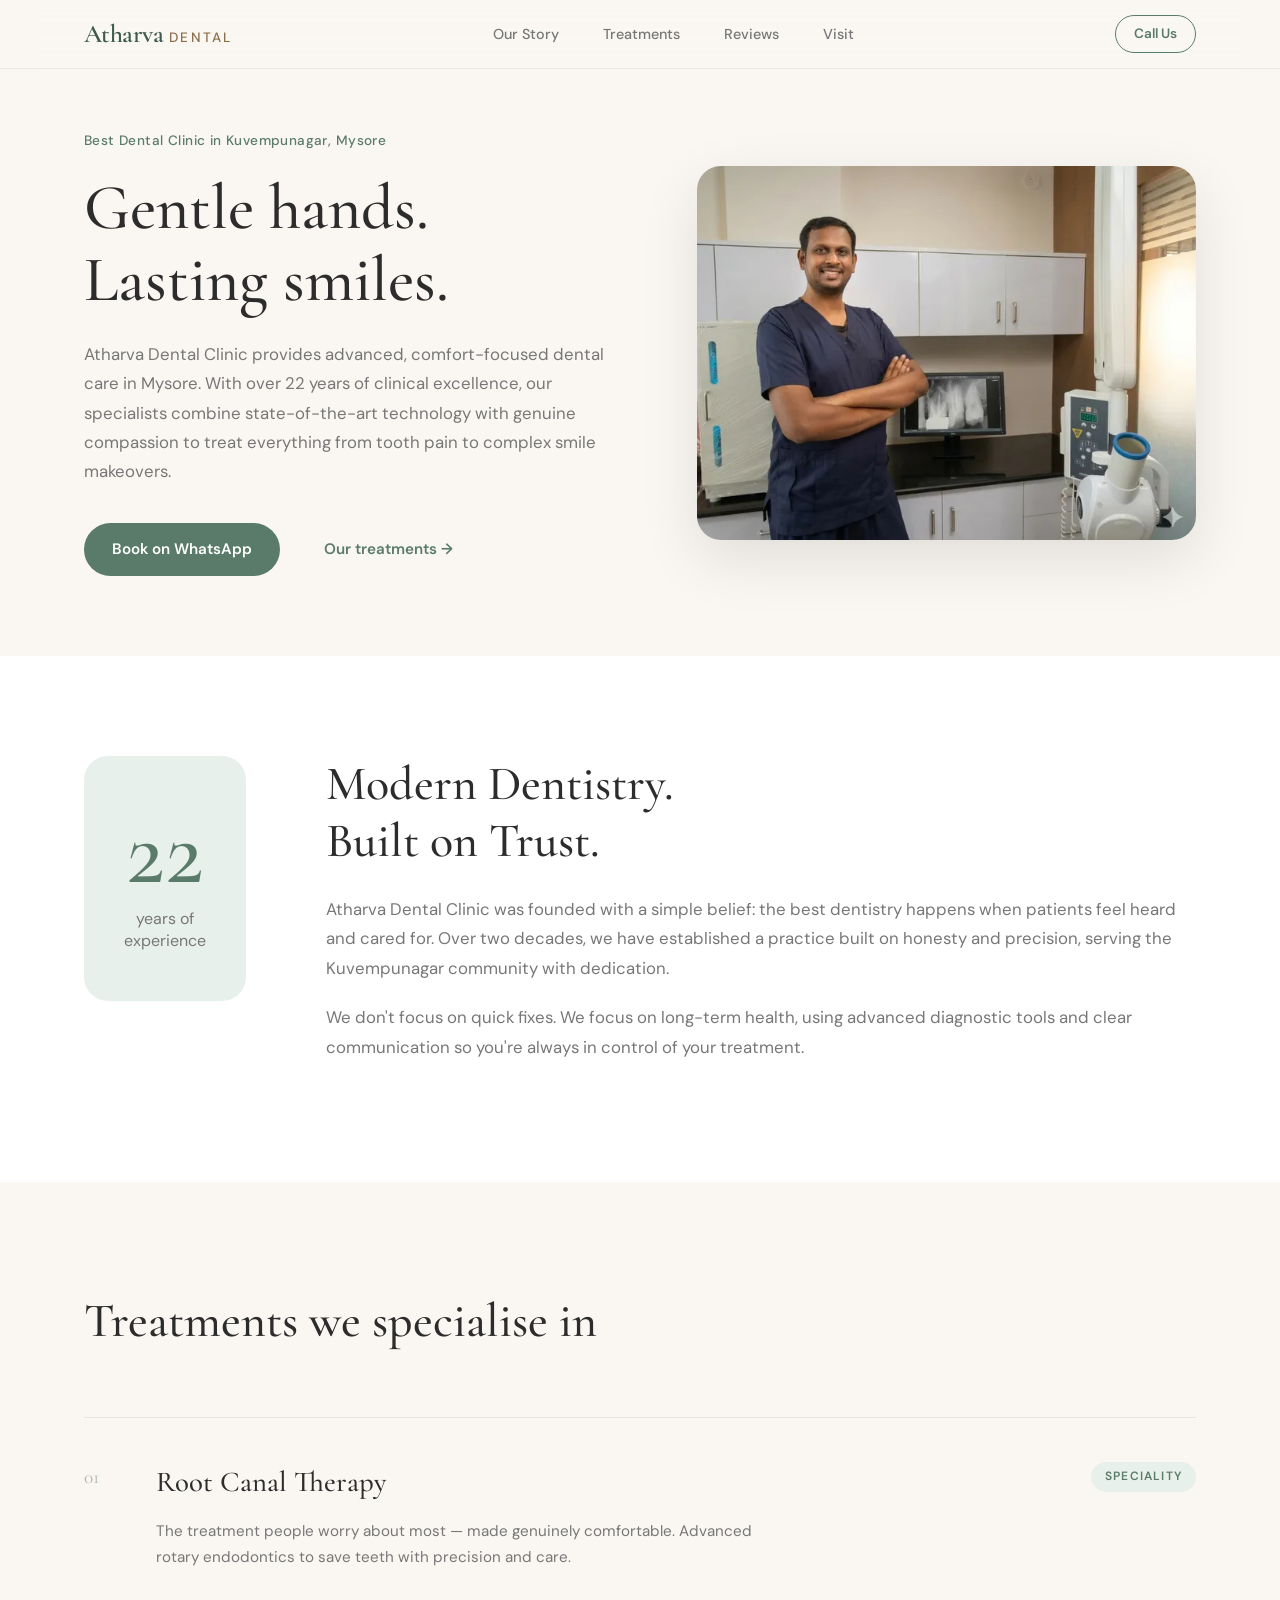
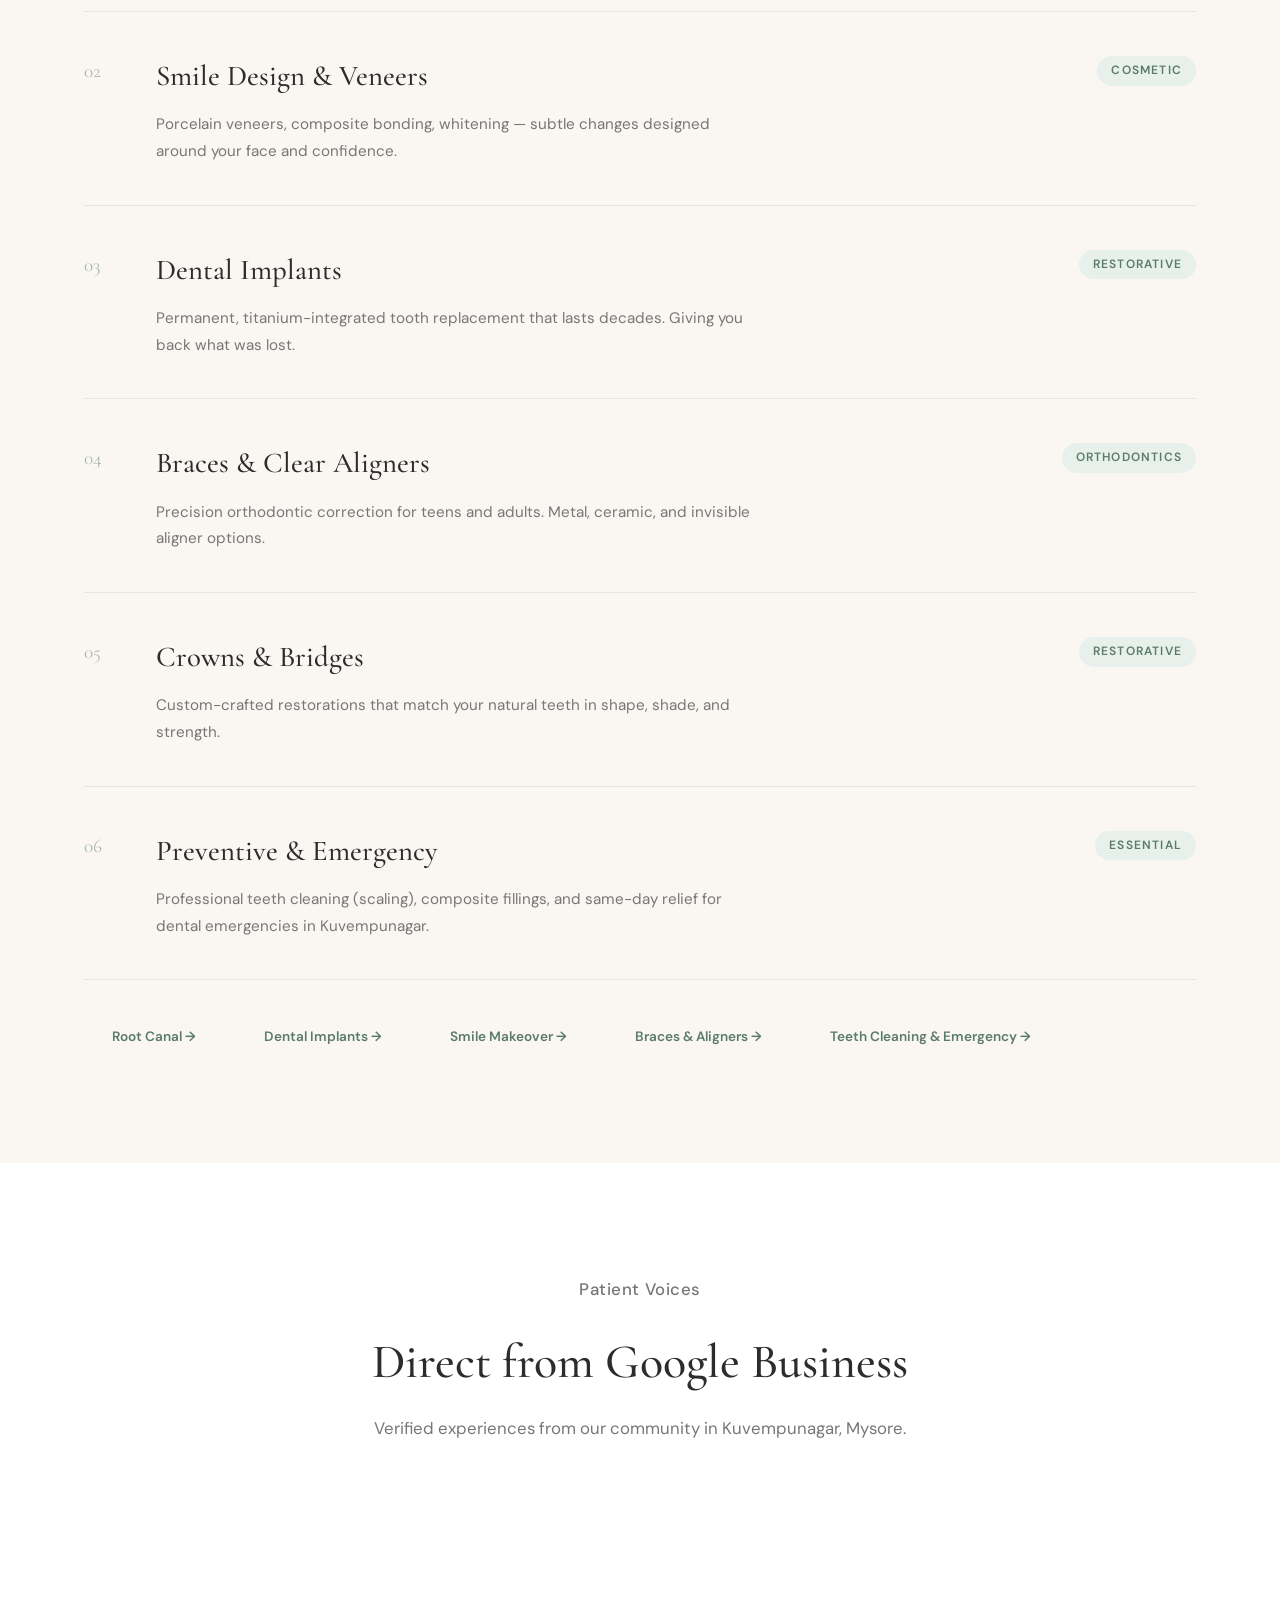
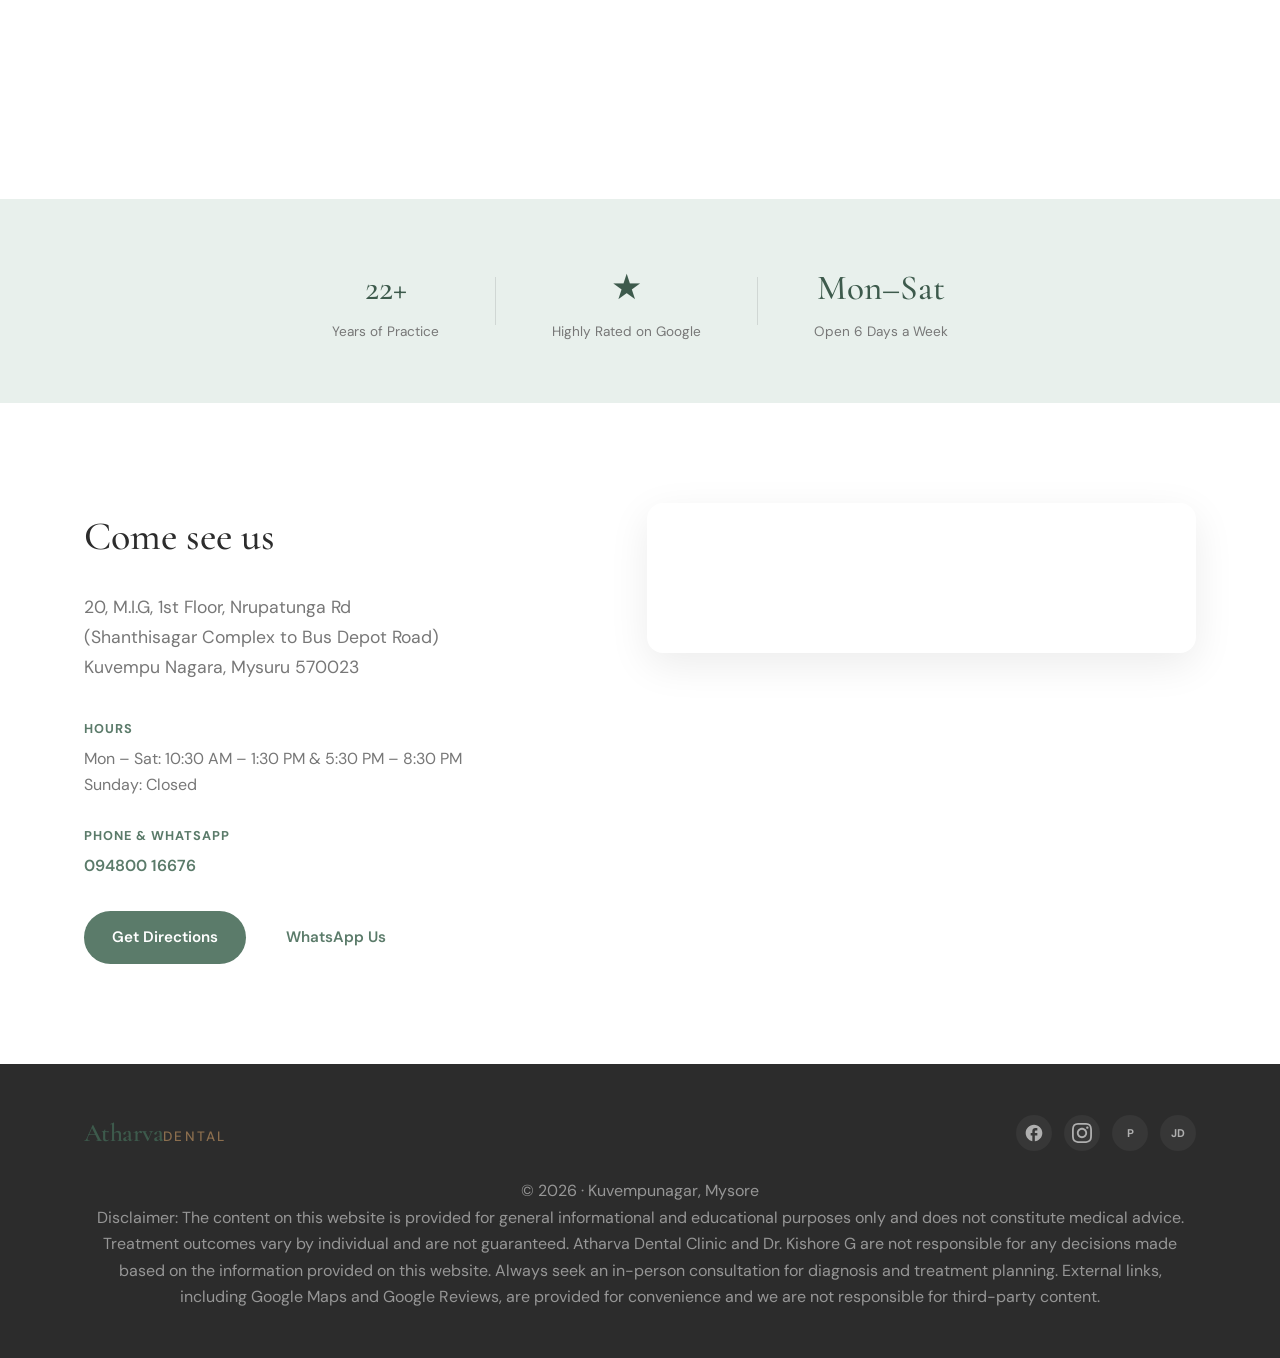
==== commit 4f944e20: "Add files via upload" ====
--- a/index.html
+++ b/index.html
@@ -1,6 +1,15 @@
 <!DOCTYPE html>
 <html lang="en">
 <head>
+    <!-- Google tag (gtag.js) -->
+    <script async src="https://www.googletagmanager.com/gtag/js?id=G-FN4MZDERDK"></script>
+    <script>
+      window.dataLayer = window.dataLayer || [];
+      function gtag(){dataLayer.push(arguments);}
+      gtag('js', new Date());
+
+      gtag('config', 'G-FN4MZDERDK');
+    </script>
     <meta charset="UTF-8">
     <meta name="viewport" content="width=device-width, initial-scale=1.0">
     <meta name="description" content="Atharva Dental Clinic — Precision Endodontics, Implants, and Cosmetic Dentistry in Mysore by Dr. Kishore G (22+ Years). Highly rated on Google. Kuvempunagar.">
@@ -63,10 +72,10 @@
         <div class="container nav-inner">
             <a href="#" class="brand"><span class="brand-atharva">Atharva</span><span class="brand-dental">Dental</span></a>
             <nav class="nav-links" aria-label="Main Navigation">
-                <a href="#story">Our Story</a>
-                <a href="#treatments">Treatments</a>
-                <a href="https://maps.app.goo.gl/smtMZy8k3WadB7Sn9" target="_blank" rel="noopener">Reviews</a>
-                <a href="#visit">Visit</a>
+                <a href="./#story">Our Story</a>
+                <a href="./#treatments">Treatments</a>
+                <a href="./#reviews">Reviews</a>
+                <a href="./#visit">Visit</a>
             </nav>
             <a href="tel:+919480016676" class="nav-cta">Call Us</a>
         </div>
@@ -86,7 +95,10 @@
                     </div>
                 </div>
                 <div class="hero-image fade-in delay-1">
-                    <img src="./dr-kishore.jpg" alt="Dr. Kishore G, Dental Surgeon at Atharva Dental Clinic Mysore" loading="eager" width="600" height="500">
+                    <picture>
+                        <source srcset="./dr-kishore.webp" type="image/webp">
+                        <img src="./dr-kishore.jpg" alt="Dr. Kishore G, Dental Surgeon at Atharva Dental Clinic Mysore" loading="eager" width="600" height="500">
+                    </picture>
                 </div>
             </div>
         </section>
@@ -173,7 +185,7 @@
         </section>
 
         <!-- DYNAMIC GOOGLE REVIEWS (TrustIndex) -->
-        <section class="reviews-dynamic">
+        <section id="reviews" class="reviews-dynamic">
             <div class="container fade-in">
                 <div class="section-head text-center">
                     <p class="eyebrow">Patient Voices</p>
@@ -212,7 +224,7 @@
                     </div>
                 </div>
                 <div class="visit-map">
-                    <iframe src="https://www.google.com/maps/embed?pb=!1m18!1m12!1m3!1d3898.8!2d76.623!3d12.285!2m3!1f0!2f0!3f0!3m2!1i1024!2i768!4f13.1!3m3!1m2!1s0x3baf700e5728aab5%3A0xe5a3c9f28d71624b!2sAtharva%20Dental%20Clinic!5e0!3m2!1sen!2sin!4v1700000000000!5m2!1sen!2sin" width="100%" height="100%" style="border:0; border-radius:16px;" allowfullscreen="" loading="lazy" title="Atharva Dental Clinic on Google Maps" referrerpolicy="no-referrer-when-downgrade"></iframe>
+                    <iframe src="https://www.google.com/maps/embed?pb=!1m18!1m12!1m3!1d3898.8049615551465!2d76.62319767512248!3d12.28514108797079!2m3!1f0!2f0!3f0!3m2!1i1024!2i768!4f13.1!3m3!1m2!1s0x3baf700e5728aab5%3A0xe5a3c9f28d71624b!2sAtharva%20Dental%20Clinic!5e0!3m2!1sen!2sin!4v1710777555000!5m2!1sen!2sin" width="100%" height="100%" style="border:0; border-radius:16px;" allowfullscreen="" loading="lazy" title="Atharva Dental Clinic on Google Maps" referrerpolicy="no-referrer-when-downgrade"></iframe>
                 </div>
             </div>
         </section>
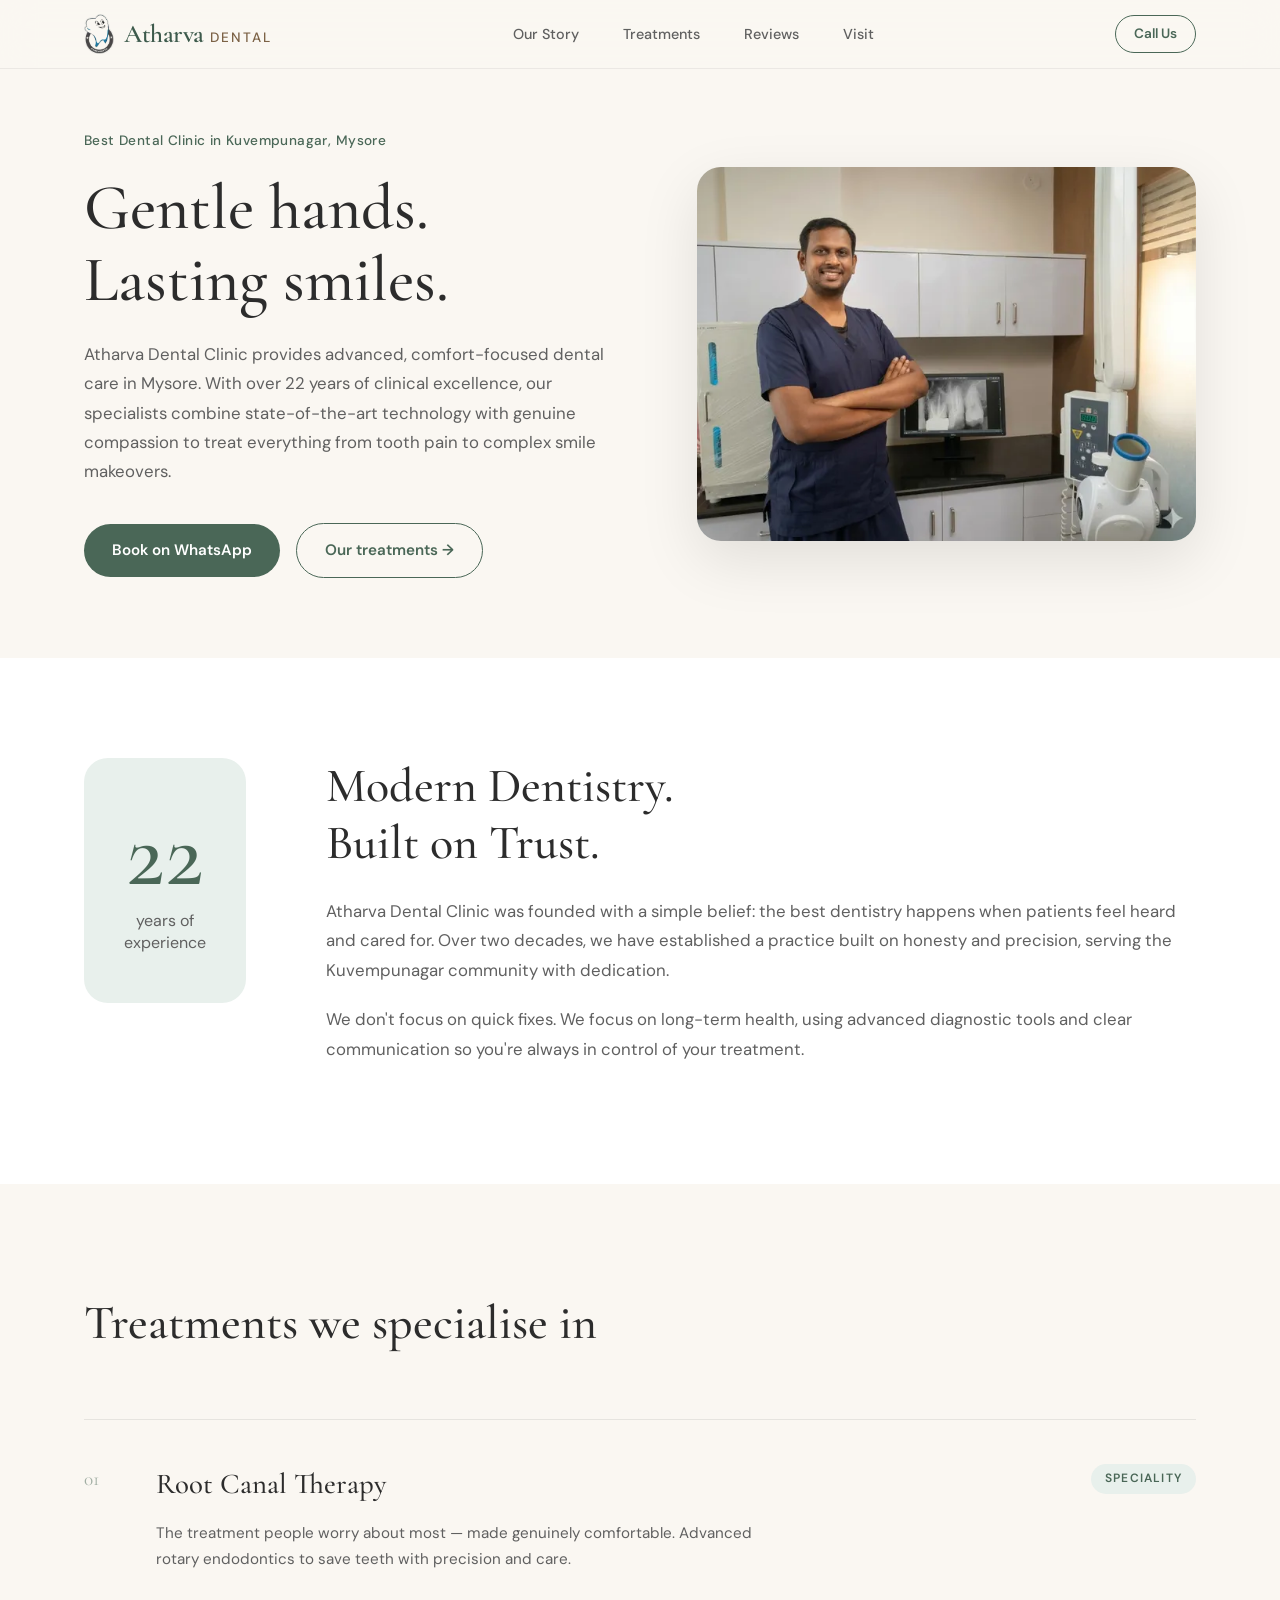
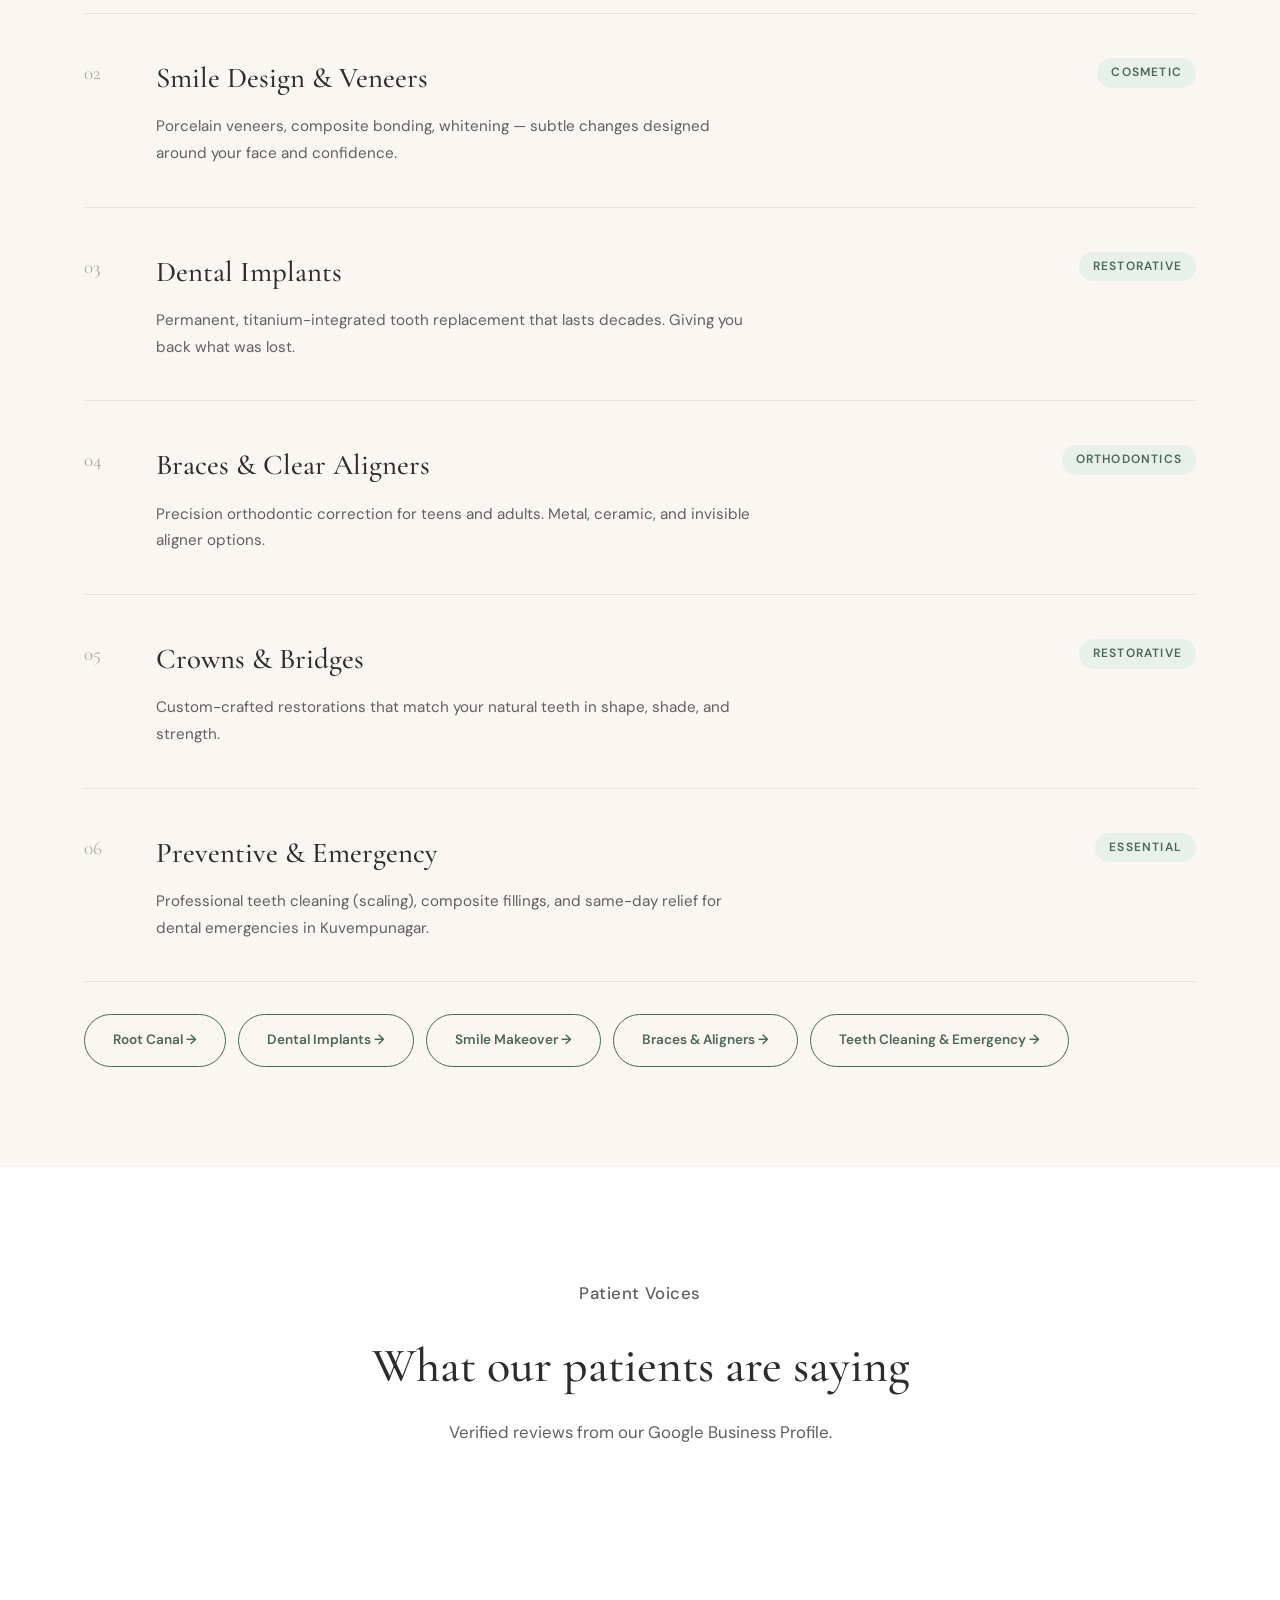
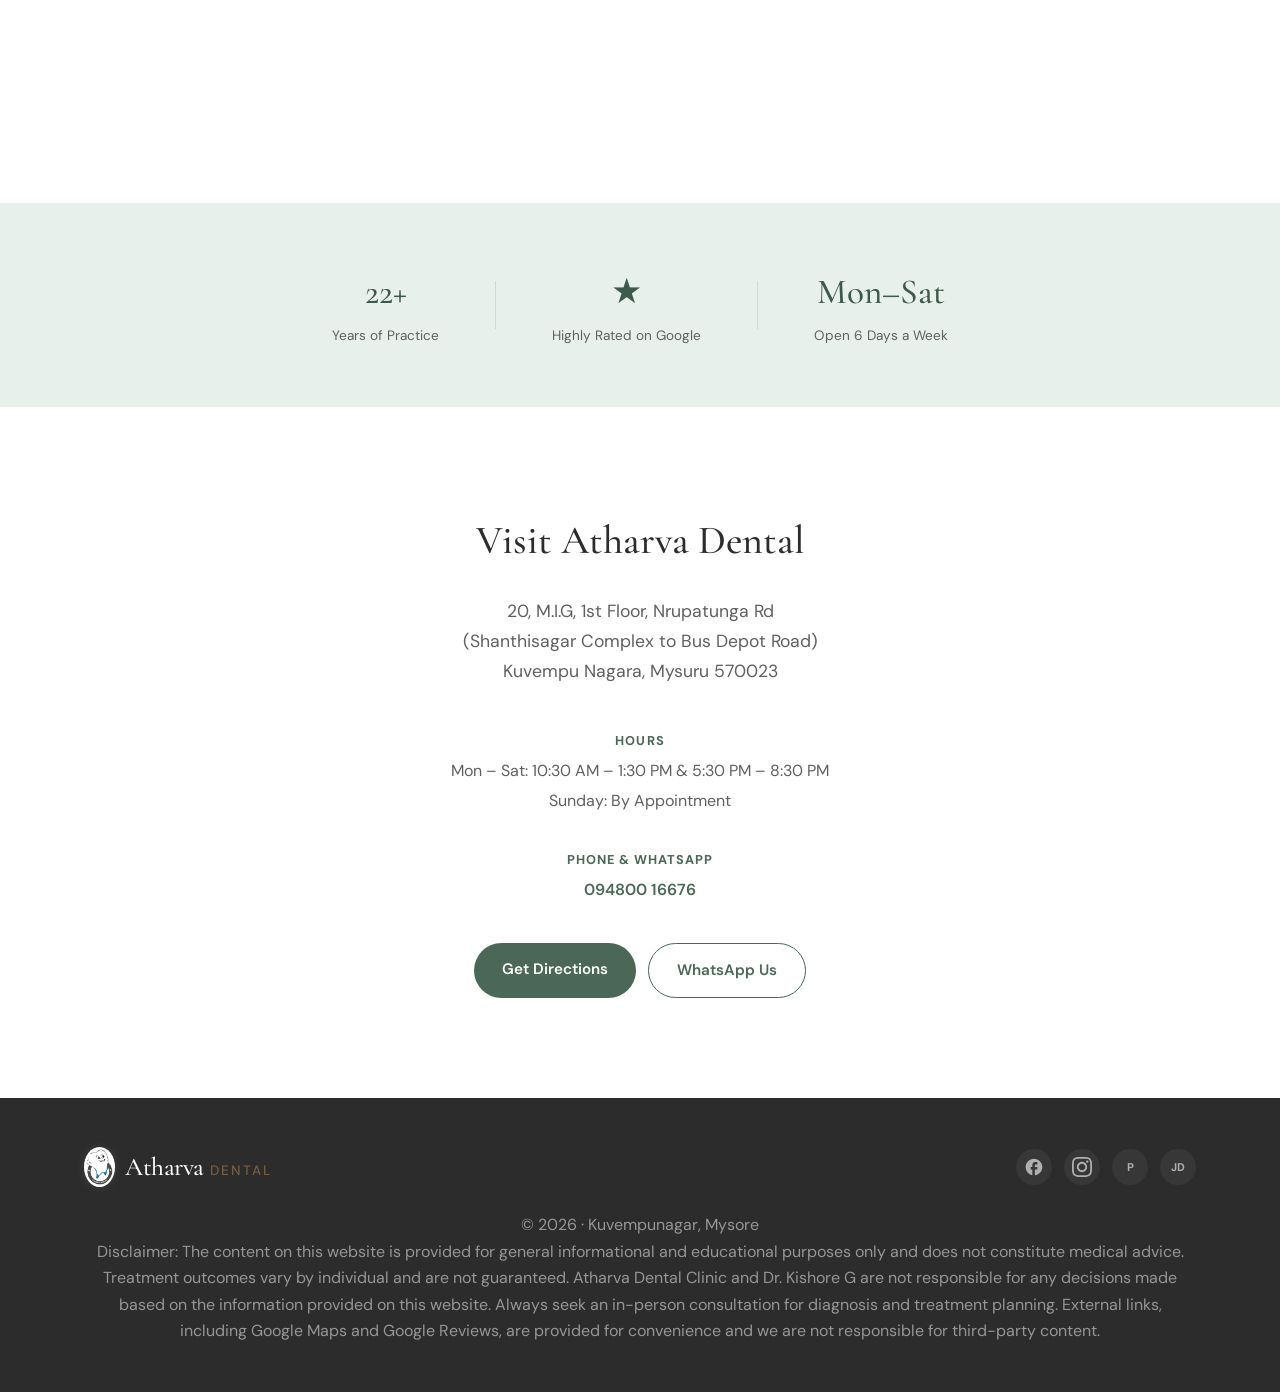
==== commit 93728632: "Add files via upload" ====
--- a/index.html
+++ b/index.html
@@ -61,16 +61,28 @@
     }
     </script>
 
+    <!-- Preload Hero Image for faster LCP -->
+    <link rel="preload" as="image" href="./dr-kishore.webp" type="image/webp" fetchpriority="high">
+
     <link rel="preconnect" href="https://fonts.googleapis.com">
     <link rel="preconnect" href="https://fonts.gstatic.com" crossorigin>
-    <link href="https://fonts.googleapis.com/css2?family=Cormorant+Garamond:ital,wght@0,400;0,500;0,600;0,700;1,400&family=DM+Sans:opsz,wght@9..40,300;9..40,400;9..40,500;9..40,600&display=swap" rel="stylesheet">
+    
+    <!-- Asynchronous Google Fonts to prevent render blocking -->
+    <link rel="preload" as="style" href="https://fonts.googleapis.com/css2?family=Cormorant+Garamond:ital,wght@0,400;0,500;0,600;0,700;1,400&family=DM+Sans:opsz,wght@9..40,300;9..40,400;9..40,500;9..40,600&display=swap">
+    <link rel="stylesheet" href="https://fonts.googleapis.com/css2?family=Cormorant+Garamond:ital,wght@0,400;0,500;0,600;0,700;1,400&family=DM+Sans:opsz,wght@9..40,300;9..40,400;9..40,500;9..40,600&display=swap" media="print" onload="this.media='all'">
+    <noscript><link rel="stylesheet" href="https://fonts.googleapis.com/css2?family=Cormorant+Garamond:ital,wght@0,400;0,500;0,600;0,700;1,400&family=DM+Sans:opsz,wght@9..40,300;9..40,400;9..40,500;9..40,600&display=swap"></noscript>
+    
+    <link rel="preload" href="./style.css" as="style">
     <link rel="stylesheet" href="./style.css">
 </head>
 <body>
 
     <header id="navbar">
         <div class="container nav-inner">
-            <a href="#" class="brand"><span class="brand-atharva">Atharva</span><span class="brand-dental">Dental</span></a>
+            <a href="#" class="brand">
+                <img src="./logo.webp" alt="Atharva Dental Logo" class="brand-logo">
+                <div class="brand-text"><span class="brand-atharva">Atharva</span><span class="brand-dental">Dental</span></div>
+            </a>
             <nav class="nav-links" aria-label="Main Navigation">
                 <a href="./#story">Our Story</a>
                 <a href="./#treatments">Treatments</a>
@@ -97,7 +109,7 @@
                 <div class="hero-image fade-in delay-1">
                     <picture>
                         <source srcset="./dr-kishore.webp" type="image/webp">
-                        <img src="./dr-kishore.jpg" alt="Dr. Kishore G, Dental Surgeon at Atharva Dental Clinic Mysore" loading="eager" width="600" height="500">
+                        <img src="./dr-kishore.jpg" alt="Dr. Kishore G, Dental Surgeon at Atharva Dental Clinic Mysore" fetchpriority="high" loading="eager" width="600" height="500">
                     </picture>
                 </div>
             </div>
@@ -189,8 +201,8 @@
             <div class="container fade-in">
                 <div class="section-head text-center">
                     <p class="eyebrow">Patient Voices</p>
-                    <h2>Direct from Google Business</h2>
-                    <p>Verified experiences from our community in Kuvempunagar, Mysore.</p>
+                    <h2>What our patients are saying</h2>
+                    <p>Verified reviews from our Google Business Profile.</p>
                 </div>
                 <!-- The TrustIndex widget will load inside this container -->
                 <div class="trustindex-container">
@@ -210,22 +222,31 @@
             </div>
         </section>
 
+
         <!-- VISIT -->
         <section id="visit" class="visit-section">
-            <div class="container visit-layout fade-in">
-                <div class="visit-info">
-                    <h2>Come see us</h2>
+            <div class="container visit-layout-centered fade-in">
+                <div class="visit-info text-center">
+                    <h2>Visit Atharva Dental</h2>
                     <p class="visit-address">20, M.I.G, 1st Floor, Nrupatunga Rd<br>(Shanthisagar Complex to Bus Depot Road)<br>Kuvempu Nagara, Mysuru 570023</p>
-                    <div class="visit-detail"><strong>Hours</strong><p>Mon – Sat: 10:30 AM – 1:30 PM & 5:30 PM – 8:30 PM<br>Sunday: Closed</p></div>
-                    <div class="visit-detail"><strong>Phone & WhatsApp</strong><p><a href="tel:+919480016676">094800 16676</a></p></div>
+                    
+                    <div class="visit-details-grid">
+                        <div class="visit-detail">
+                            <strong>Hours</strong>
+                            <p>Mon – Sat: 10:30 AM – 1:30 PM & 5:30 PM – 8:30 PM</p>
+                            <p>Sunday: By Appointment</p>
+                        </div>
+                        <div class="visit-detail">
+                            <strong>Phone & WhatsApp</strong>
+                            <p><a href="tel:+919480016676">094800 16676</a></p>
+                        </div>
+                    </div>
+
                     <div class="visit-buttons">
                         <a href="https://maps.app.goo.gl/smtMZy8k3WadB7Sn9" class="btn filled" target="_blank" rel="noopener">Get Directions</a>
                         <a href="https://wa.me/919480016676?text=Hi%20Dr.%20Kishore,%20I'd%20like%20to%20book%20an%20appointment." class="btn ghost" target="_blank" rel="noopener">WhatsApp Us</a>
                     </div>
                 </div>
-                <div class="visit-map">
-                    <iframe src="https://www.google.com/maps/embed?pb=!1m18!1m12!1m3!1d3898.8049615551465!2d76.62319767512248!3d12.28514108797079!2m3!1f0!2f0!3f0!3m2!1i1024!2i768!4f13.1!3m3!1m2!1s0x3baf700e5728aab5%3A0xe5a3c9f28d71624b!2sAtharva%20Dental%20Clinic!5e0!3m2!1sen!2sin!4v1710777555000!5m2!1sen!2sin" width="100%" height="100%" style="border:0; border-radius:16px;" allowfullscreen="" loading="lazy" title="Atharva Dental Clinic on Google Maps" referrerpolicy="no-referrer-when-downgrade"></iframe>
-                </div>
             </div>
         </section>
     </main>
@@ -233,7 +254,10 @@
     <footer>
         <div class="container footer-inner">
             <div class="footer-top">
-                <p class="footer-brand"><span class="brand-atharva">Atharva</span><span class="brand-dental">Dental</span></p>
+                <div class="footer-brand brand">
+                    <img src="./logo.webp" alt="Atharva Dental Logo" class="brand-logo">
+                    <div class="brand-text"><span class="brand-atharva">Atharva</span><span class="brand-dental">Dental</span></div>
+                </div>
                 <div class="footer-socials">
                     <a href="https://www.facebook.com/atharva.dental.mysore/" target="_blank" rel="noopener" aria-label="Facebook" class="social-icon">
                         <svg viewBox="0 0 24 24" width="20" height="20" fill="currentColor"><path d="M22 12c0-5.52-4.48-10-10-10S2 6.48 2 12c0 4.84 3.44 8.87 8 9.8V15H8v-3h2V9.5C10 7.57 11.57 6 13.5 6H16v3h-2c-.55 0-1 .45-1 1v2h3v3h-3v6.95c5.05-.5 9-4.76 9-9.95z"/></svg>
--- a/style.css
+++ b/style.css
@@ -6,14 +6,14 @@
 :root {
     --cream:       #FAF7F2;
     --cream-dark:  #F0EBE3;
-    --sage:        #5B7B6A;
+    --sage:        #4A6757; /* Darkened for accessibility (prev #5B7B6A) */
     --sage-light:  #E8F0EC;
     --sage-deep:   #3D5A4C;
     --charcoal:    #2C2C2C;
     --text:        #3A3A3A;
-    --text-light:  #777777;
+    --text-light:  #606060; /* Darkened for accessibility (prev #777777) */
     --white:       #FFFFFF;
-    --accent:      #8B6E4E;
+    --accent:      #7C6246; /* Darkened for accessibility (prev #8B6E4E) */
 
     --serif: 'Cormorant Garamond', Georgia, serif;
     --sans:  'DM Sans', -apple-system, BlinkMacSystemFont, sans-serif;
@@ -41,7 +41,13 @@
 /* =========================================
    BRAND
 ========================================== */
-.brand { display: flex; align-items: baseline; gap: 6px; }
+.brand { display: flex; align-items: center; gap: 10px; }
+.brand-logo {
+    height: 40px;
+    width: auto;
+    display: block;
+}
+.brand-text { display: flex; align-items: baseline; gap: 6px; }
 .brand-atharva {
     font-family: var(--serif);
     font-size: 1.6rem;
@@ -106,8 +112,15 @@
     background: var(--sage-deep); transform: translateY(-2px);
     box-shadow: 0 8px 24px rgba(91, 123, 106, 0.3);
 }
-.btn.ghost { color: var(--sage); }
-.btn.ghost:hover { color: var(--sage-deep); }
+.btn.ghost {
+    background: transparent;
+    color: var(--sage);
+    border: 1.5px solid var(--sage);
+}
+.btn.ghost:hover {
+    background: var(--sage);
+    color: var(--white);
+}
 
 /* =========================================
    HERO (Homepage)
@@ -240,20 +253,24 @@
    VISIT / CONTACT
 ========================================== */
 .visit-section { padding: 100px 0; background: var(--white); }
-.visit-layout { display: flex; gap: 64px; align-items: flex-start; }
-.visit-info { flex: 1; }
-.visit-map { flex: 1.1; min-height: 420px; }
+.visit-layout-centered { max-width: 600px; margin: 0 auto; text-align: center; }
+.visit-details-grid {
+    display: flex;
+    flex-direction: column;
+    gap: 32px;
+    margin: 40px 0;
+    align-items: center;
+}
 .visit-info h2 {
     font-family: var(--serif); font-size: 2.5rem;
     color: var(--charcoal); margin-bottom: 24px; font-weight: 500;
 }
 .visit-address { font-size: 1.1rem; color: var(--text-light); margin-bottom: 32px; line-height: 1.7; }
-.visit-detail { margin-bottom: 24px; }
+.visit-detail { margin-bottom: 0px; }
 .visit-detail strong { font-size: 0.8rem; text-transform: uppercase; letter-spacing: 0.08em; color: var(--sage); }
 .visit-detail p { margin-top: 4px; font-size: 1rem; color: var(--text-light); }
 .visit-detail a { color: var(--sage); font-weight: 600; }
-.visit-buttons { display: flex; gap: 12px; margin-top: 32px; flex-wrap: wrap; }
-.visit-map iframe { border-radius: var(--radius); box-shadow: 0 12px 40px rgba(0,0,0,0.08); }
+.visit-buttons { display: flex; gap: 12px; margin-top: 32px; flex-wrap: wrap; justify-content: center; }
 
 /* =========================================
    FOOTER
@@ -267,6 +284,16 @@
     flex-wrap: wrap;
     gap: 20px;
 }
+.footer-top .brand-atharva { color: var(--white); font-weight: 500; }
+.footer-top .brand-dental { color: var(--accent); opacity: 0.9; }
+
+.footer-brand .brand-logo {
+    background: white;
+    padding: 2px;
+    border-radius: 50%;
+    box-shadow: 0 0 10px rgba(255,255,255,0.1);
+}
+
 .footer-socials {
     display: flex;
     gap: 12px;
--- a/style.css
+++ b/style.css
@@ -6,14 +6,14 @@
 :root {
     --cream:       #FAF7F2;
     --cream-dark:  #F0EBE3;
-    --sage:        #5B7B6A;
+    --sage:        #4A6757; /* Darkened for accessibility (prev #5B7B6A) */
     --sage-light:  #E8F0EC;
     --sage-deep:   #3D5A4C;
     --charcoal:    #2C2C2C;
     --text:        #3A3A3A;
-    --text-light:  #777777;
+    --text-light:  #606060; /* Darkened for accessibility (prev #777777) */
     --white:       #FFFFFF;
-    --accent:      #8B6E4E;
+    --accent:      #7C6246; /* Darkened for accessibility (prev #8B6E4E) */
 
     --serif: 'Cormorant Garamond', Georgia, serif;
     --sans:  'DM Sans', -apple-system, BlinkMacSystemFont, sans-serif;
@@ -41,7 +41,13 @@
 /* =========================================
    BRAND
 ========================================== */
-.brand { display: flex; align-items: baseline; gap: 6px; }
+.brand { display: flex; align-items: center; gap: 10px; }
+.brand-logo {
+    height: 40px;
+    width: auto;
+    display: block;
+}
+.brand-text { display: flex; align-items: baseline; gap: 6px; }
 .brand-atharva {
     font-family: var(--serif);
     font-size: 1.6rem;
@@ -106,8 +112,15 @@
     background: var(--sage-deep); transform: translateY(-2px);
     box-shadow: 0 8px 24px rgba(91, 123, 106, 0.3);
 }
-.btn.ghost { color: var(--sage); }
-.btn.ghost:hover { color: var(--sage-deep); }
+.btn.ghost {
+    background: transparent;
+    color: var(--sage);
+    border: 1.5px solid var(--sage);
+}
+.btn.ghost:hover {
+    background: var(--sage);
+    color: var(--white);
+}
 
 /* =========================================
    HERO (Homepage)
@@ -240,20 +253,24 @@
    VISIT / CONTACT
 ========================================== */
 .visit-section { padding: 100px 0; background: var(--white); }
-.visit-layout { display: flex; gap: 64px; align-items: flex-start; }
-.visit-info { flex: 1; }
-.visit-map { flex: 1.1; min-height: 420px; }
+.visit-layout-centered { max-width: 600px; margin: 0 auto; text-align: center; }
+.visit-details-grid {
+    display: flex;
+    flex-direction: column;
+    gap: 32px;
+    margin: 40px 0;
+    align-items: center;
+}
 .visit-info h2 {
     font-family: var(--serif); font-size: 2.5rem;
     color: var(--charcoal); margin-bottom: 24px; font-weight: 500;
 }
 .visit-address { font-size: 1.1rem; color: var(--text-light); margin-bottom: 32px; line-height: 1.7; }
-.visit-detail { margin-bottom: 24px; }
+.visit-detail { margin-bottom: 0px; }
 .visit-detail strong { font-size: 0.8rem; text-transform: uppercase; letter-spacing: 0.08em; color: var(--sage); }
 .visit-detail p { margin-top: 4px; font-size: 1rem; color: var(--text-light); }
 .visit-detail a { color: var(--sage); font-weight: 600; }
-.visit-buttons { display: flex; gap: 12px; margin-top: 32px; flex-wrap: wrap; }
-.visit-map iframe { border-radius: var(--radius); box-shadow: 0 12px 40px rgba(0,0,0,0.08); }
+.visit-buttons { display: flex; gap: 12px; margin-top: 32px; flex-wrap: wrap; justify-content: center; }
 
 /* =========================================
    FOOTER
@@ -267,6 +284,16 @@
     flex-wrap: wrap;
     gap: 20px;
 }
+.footer-top .brand-atharva { color: var(--white); font-weight: 500; }
+.footer-top .brand-dental { color: var(--accent); opacity: 0.9; }
+
+.footer-brand .brand-logo {
+    background: white;
+    padding: 2px;
+    border-radius: 50%;
+    box-shadow: 0 0 10px rgba(255,255,255,0.1);
+}
+
 .footer-socials {
     display: flex;
     gap: 12px;
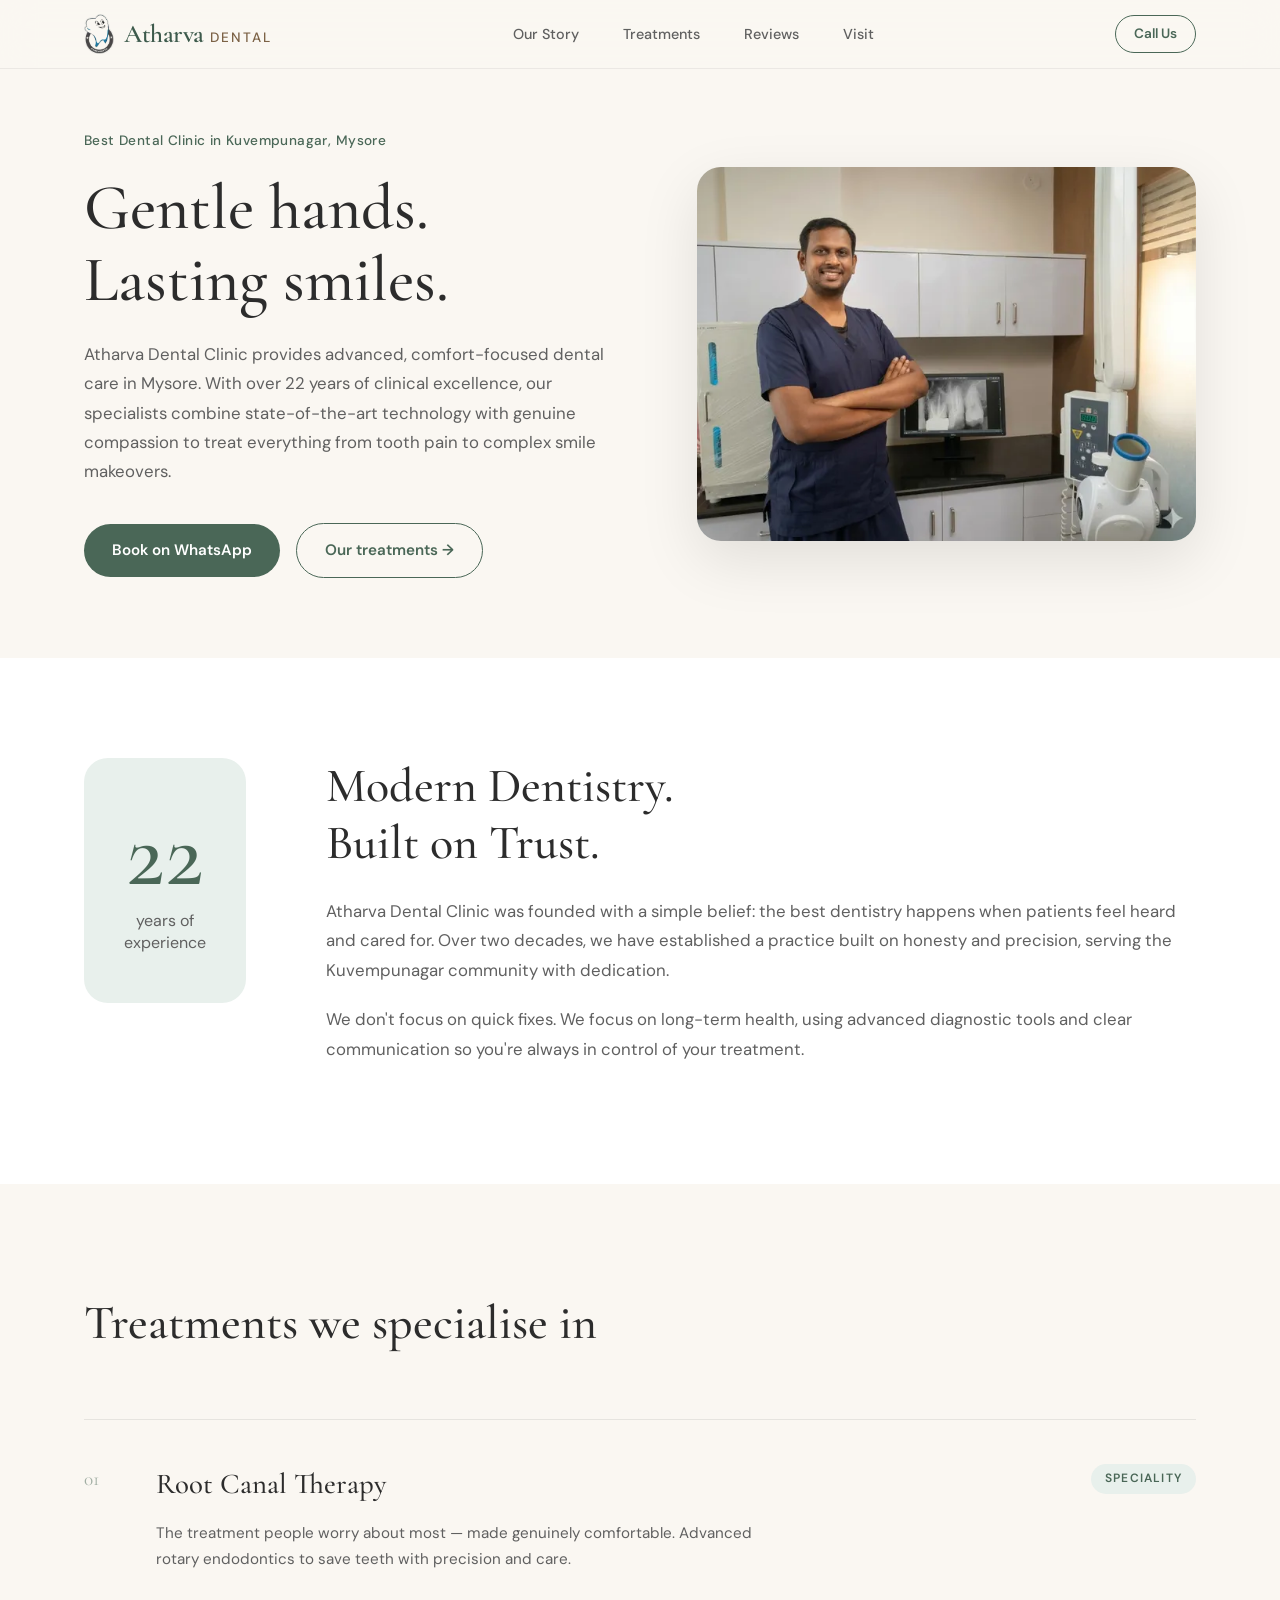
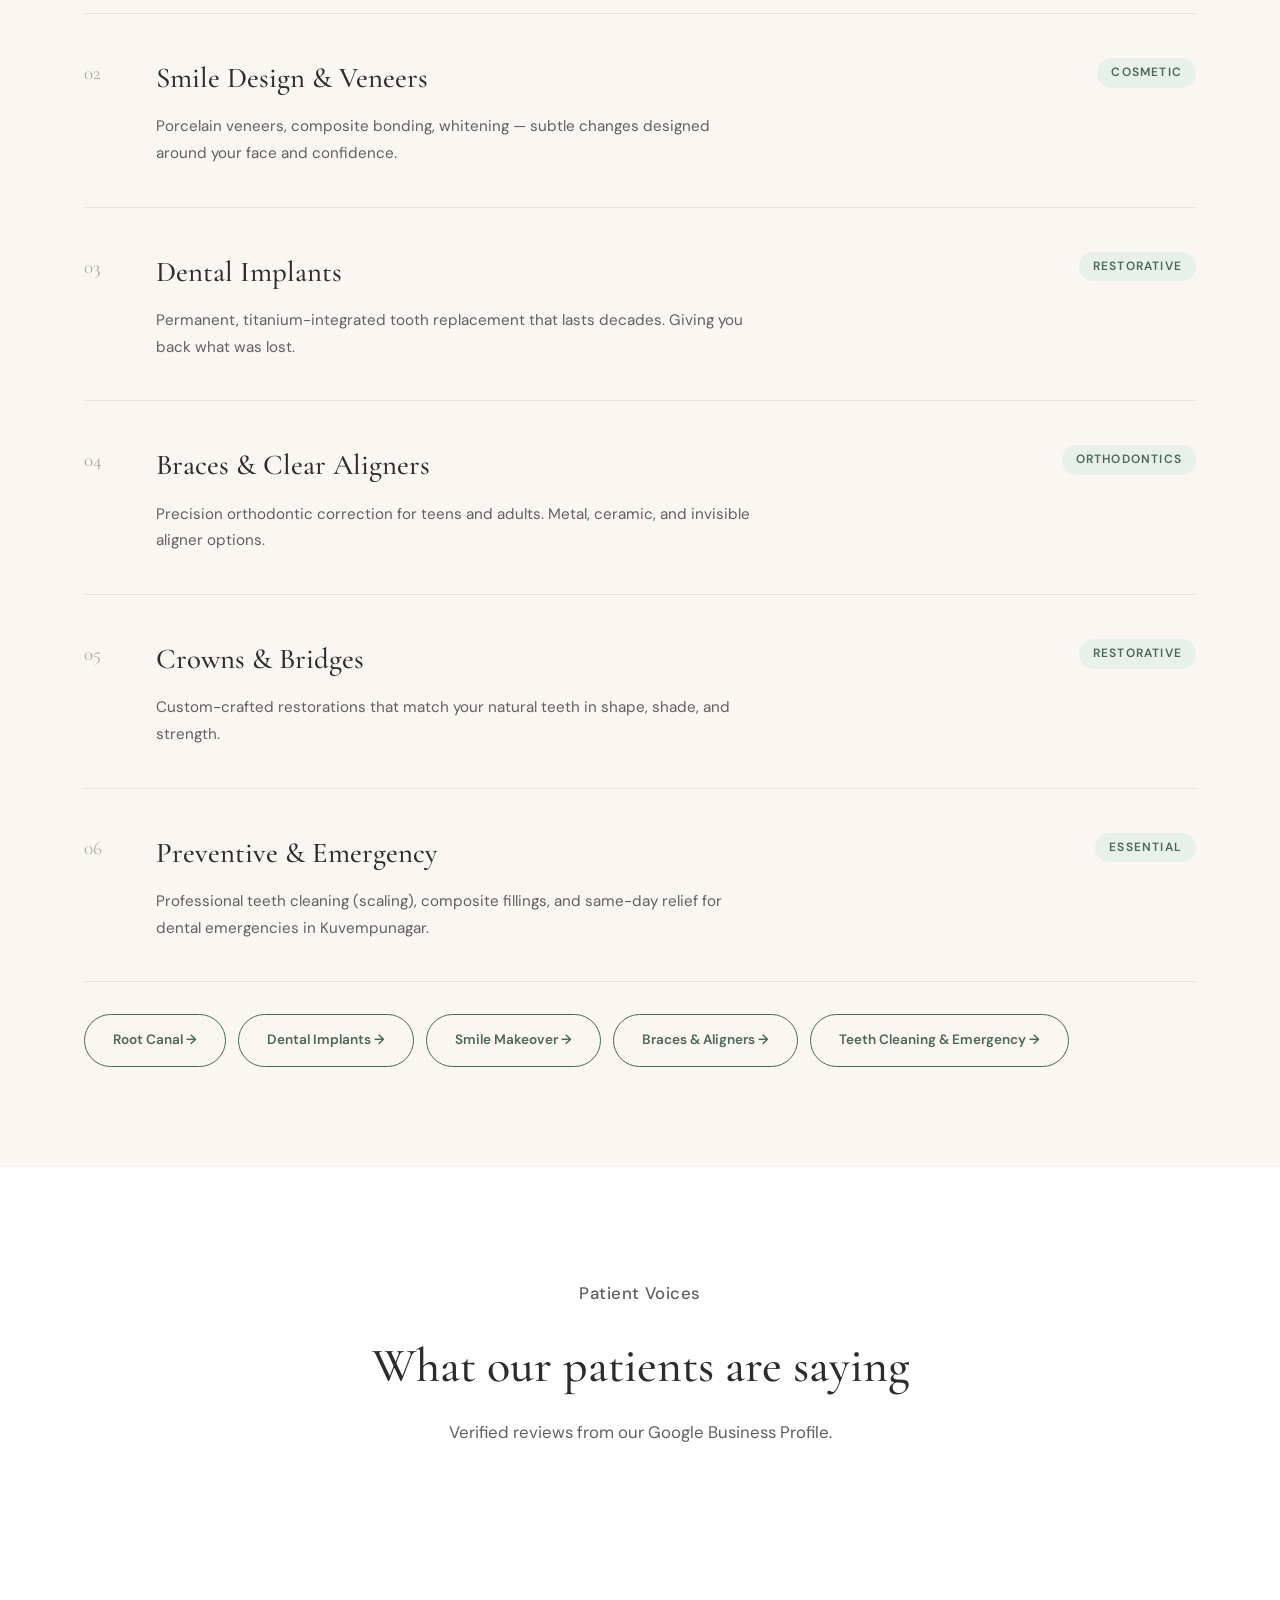
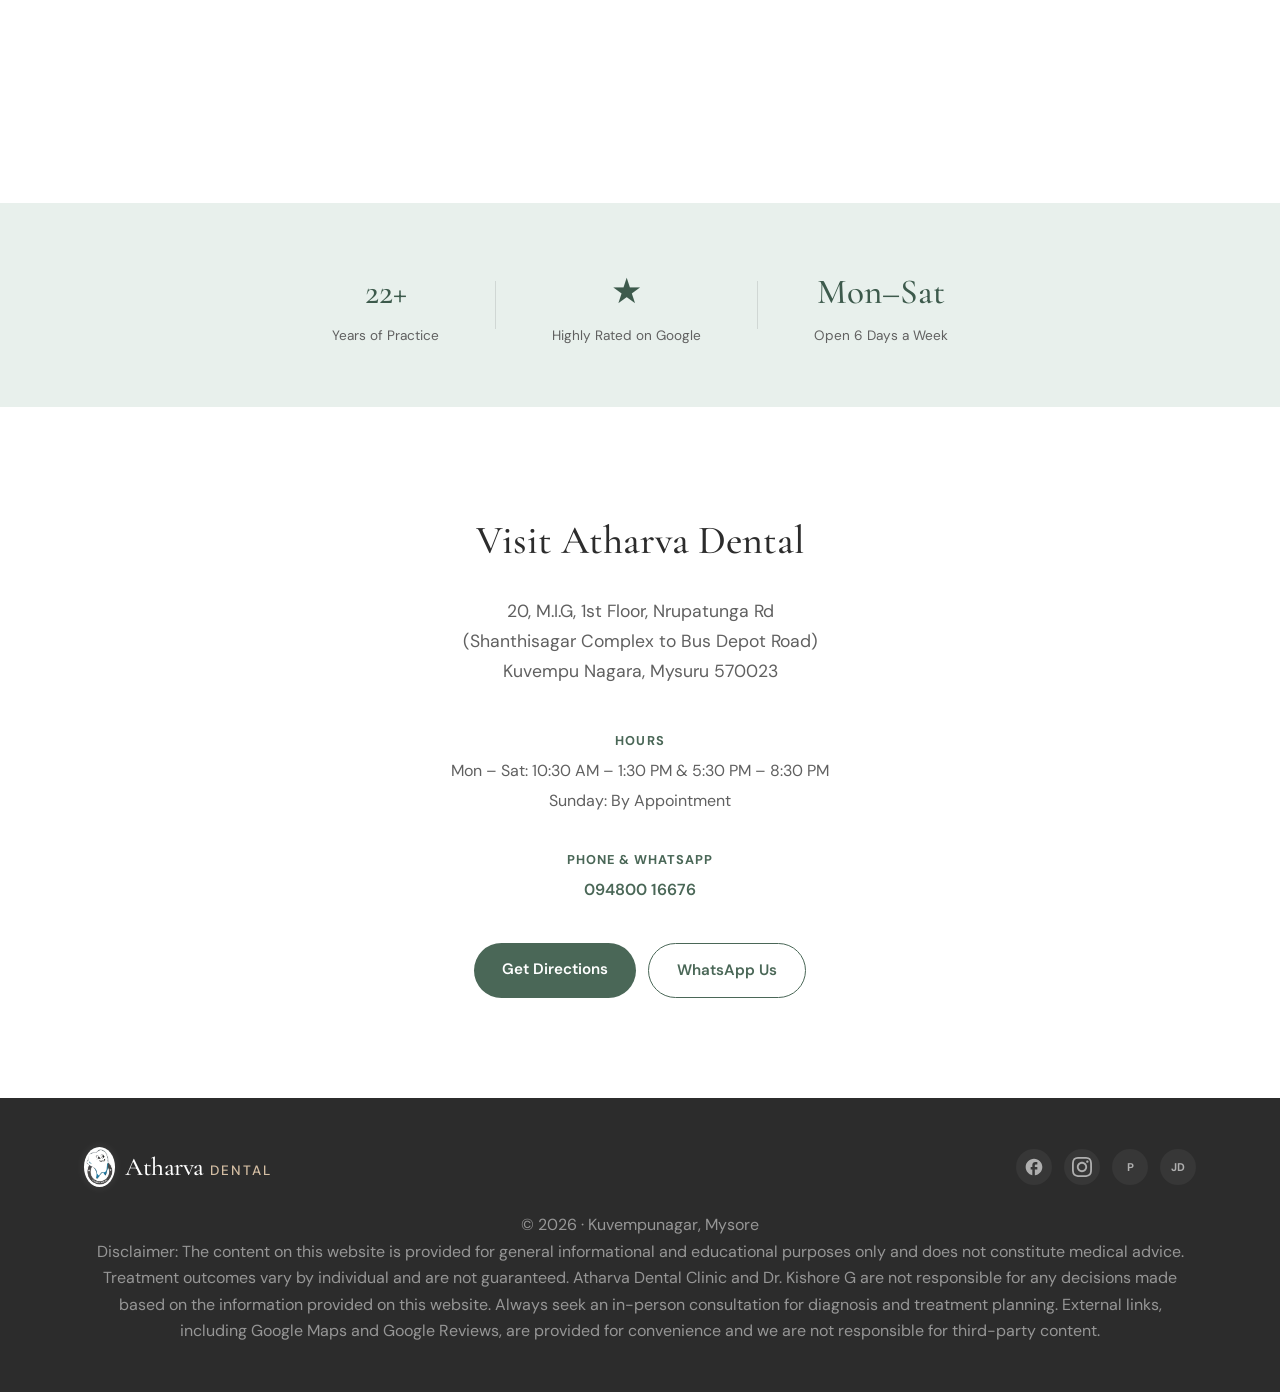
==== commit 476e1fb0: "Add files via upload" ====
--- a/index.html
+++ b/index.html
@@ -1,7 +1,9 @@
 <!DOCTYPE html>
 <html lang="en">
 <head>
-    <!-- Google tag (gtag.js) -->
+    <link rel="icon" type="image/webp" href="./favicon.webp">
+    
+    <!-- GOOGLE FONTS PRECONNECT -->
     <script async src="https://www.googletagmanager.com/gtag/js?id=G-FN4MZDERDK"></script>
     <script>
       window.dataLayer = window.dataLayer || [];
--- a/style.css
+++ b/style.css
@@ -285,7 +285,7 @@
     gap: 20px;
 }
 .footer-top .brand-atharva { color: var(--white); font-weight: 500; }
-.footer-top .brand-dental { color: var(--accent); opacity: 0.9; }
+.footer-top .brand-dental { color: #D4BEA3; }
 
 .footer-brand .brand-logo {
     background: white;
--- a/style.css
+++ b/style.css
@@ -285,7 +285,7 @@
     gap: 20px;
 }
 .footer-top .brand-atharva { color: var(--white); font-weight: 500; }
-.footer-top .brand-dental { color: var(--accent); opacity: 0.9; }
+.footer-top .brand-dental { color: #D4BEA3; }
 
 .footer-brand .brand-logo {
     background: white;
